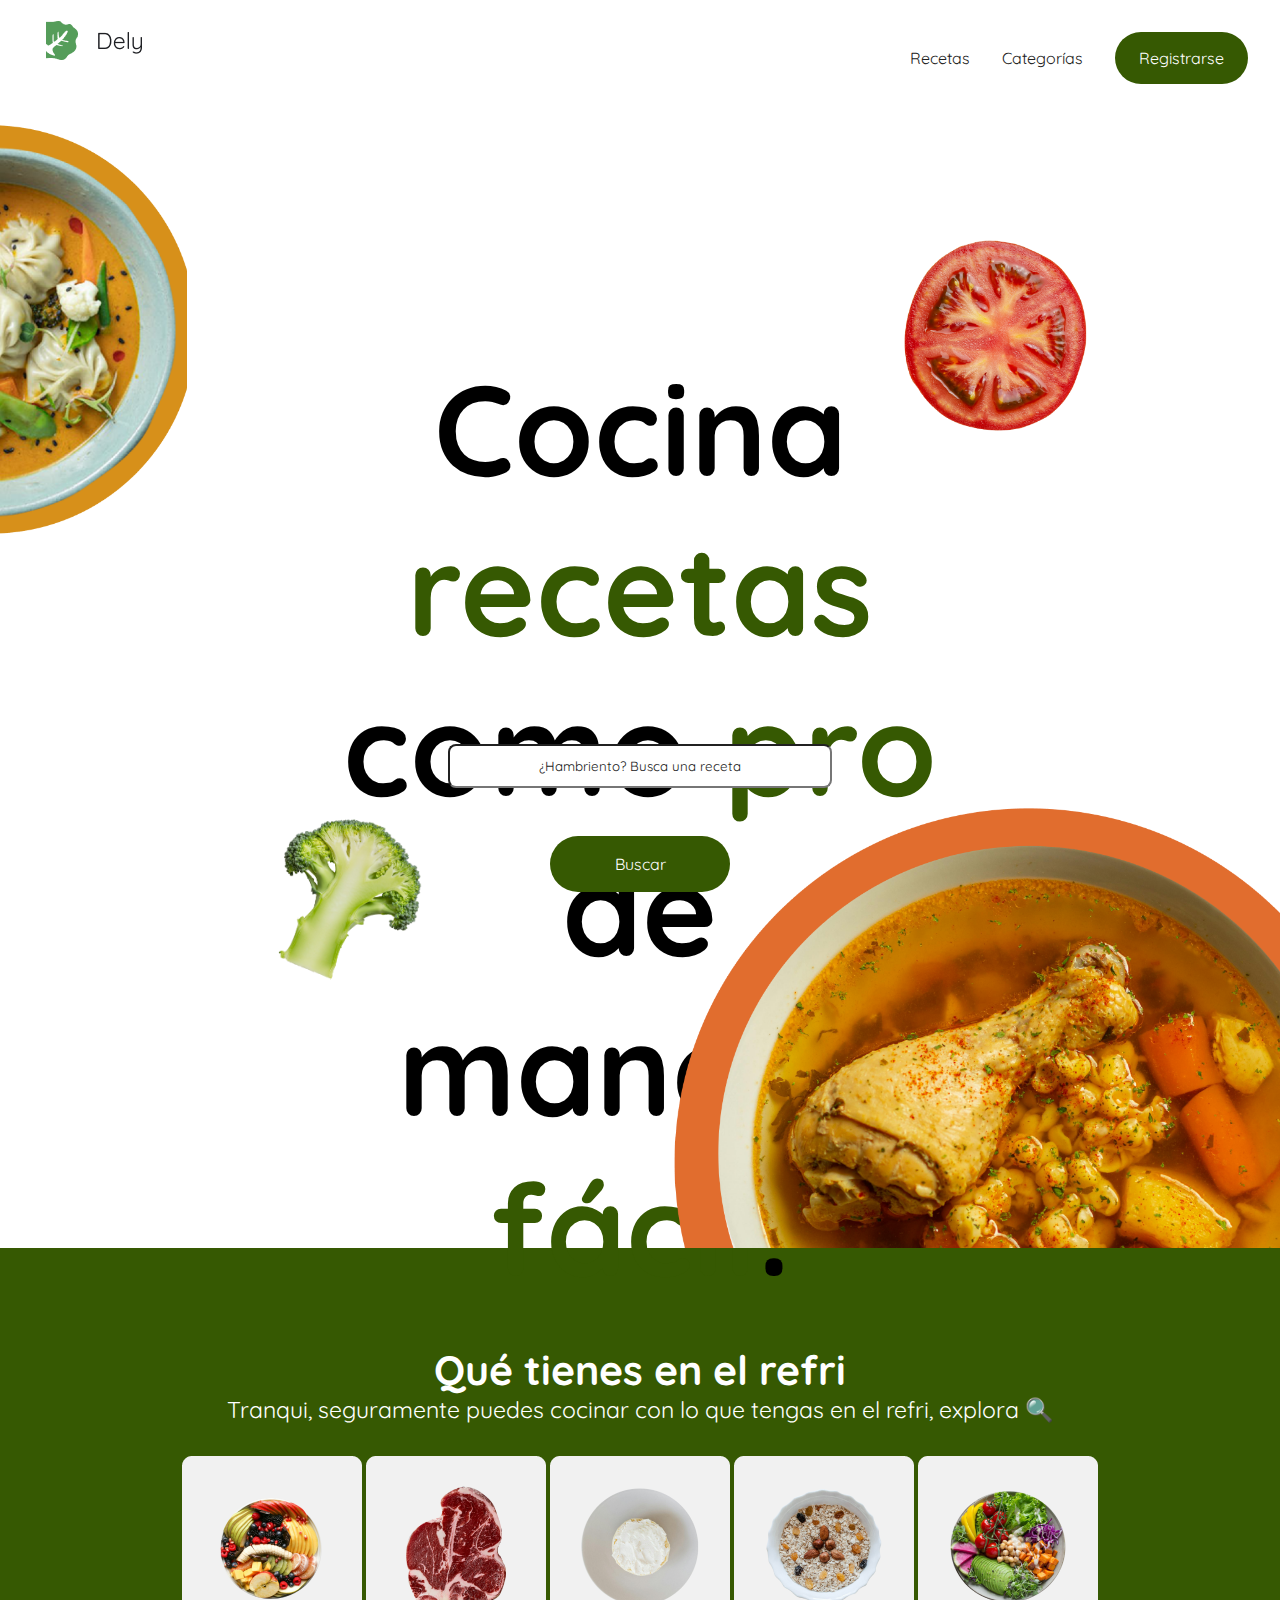
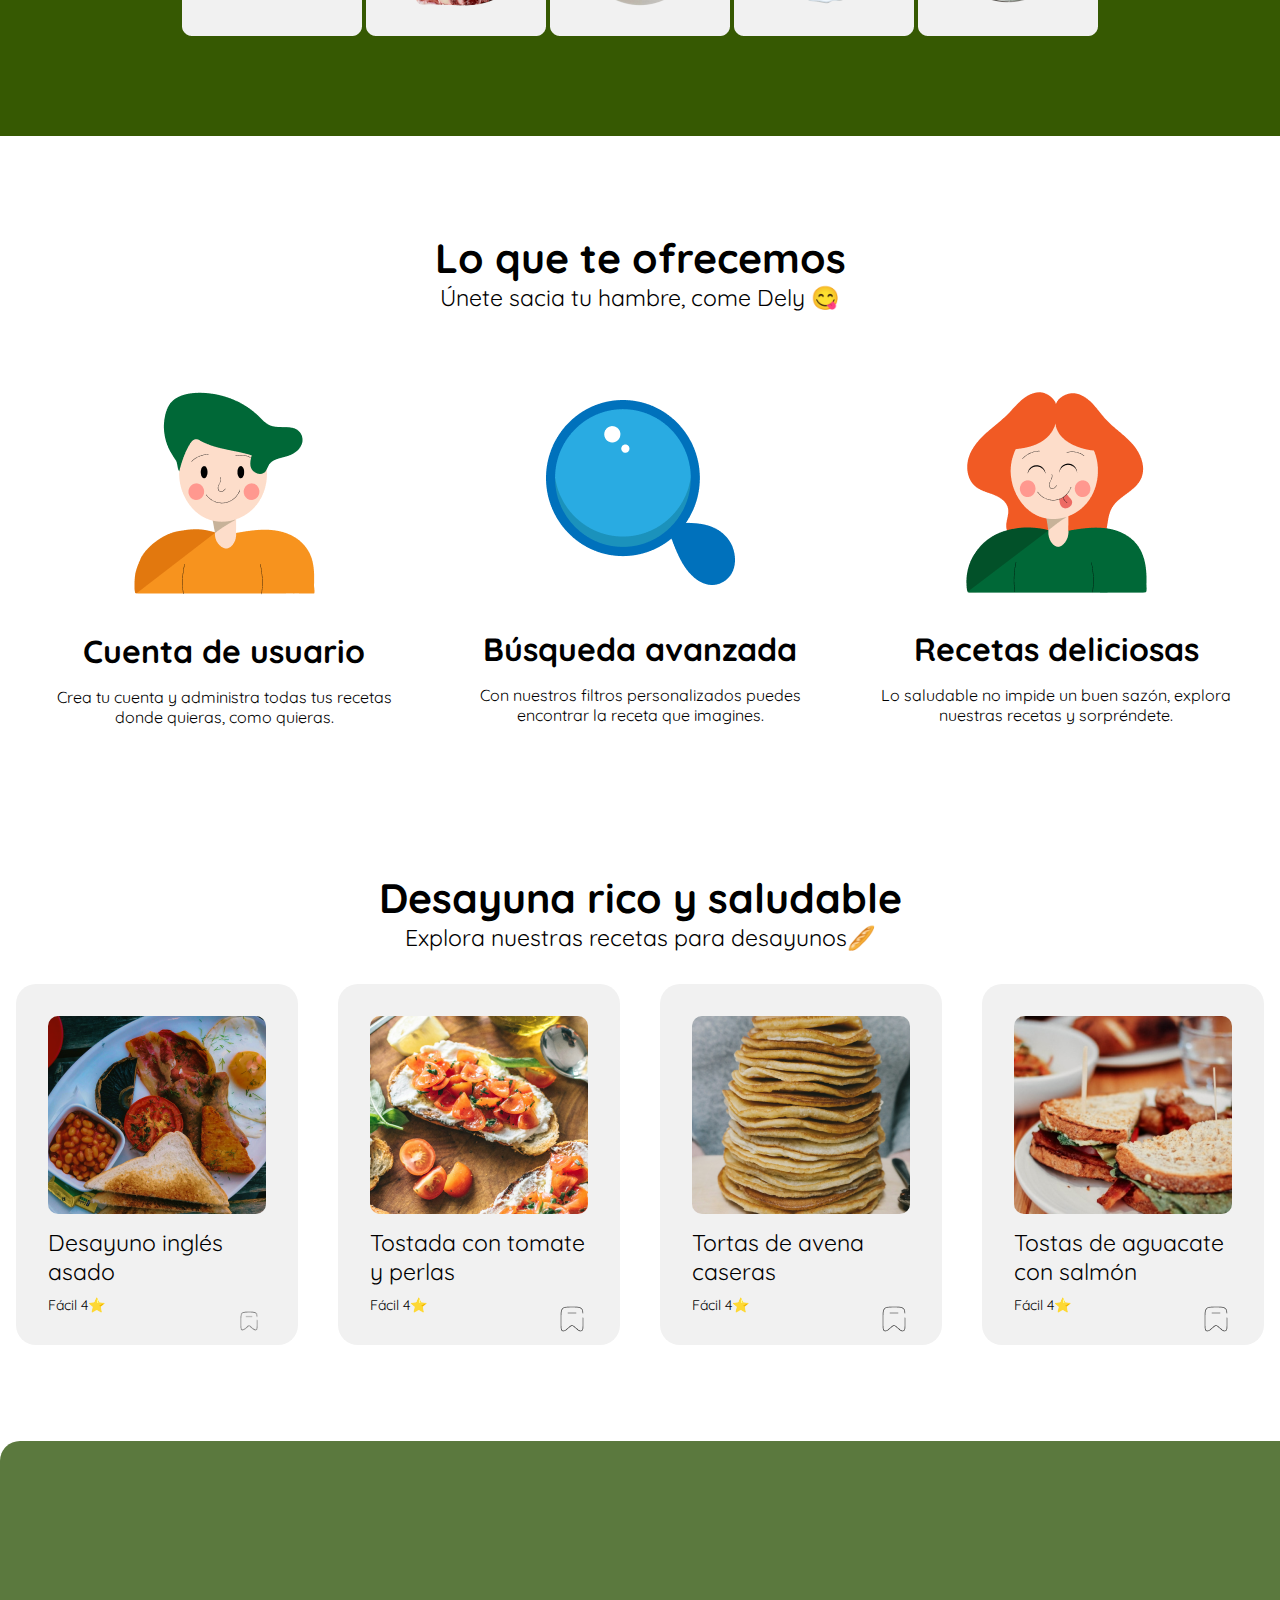
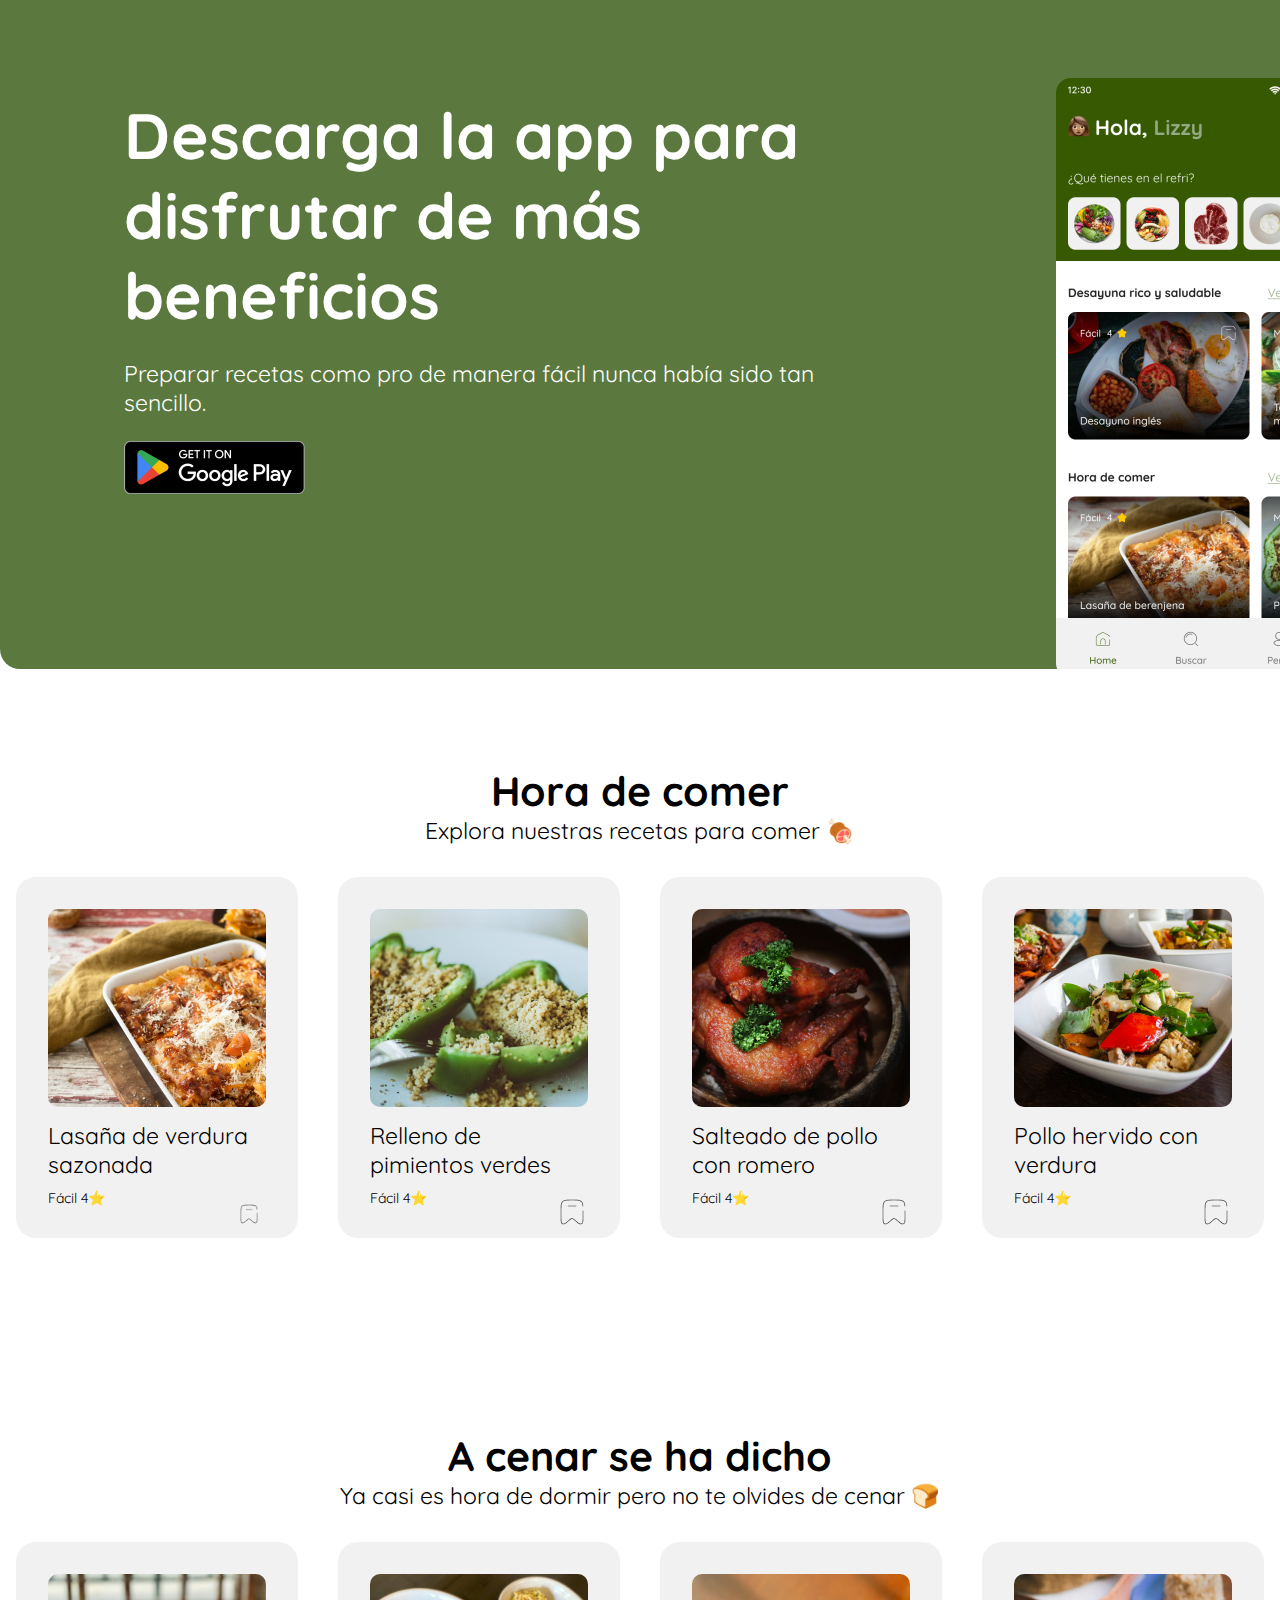
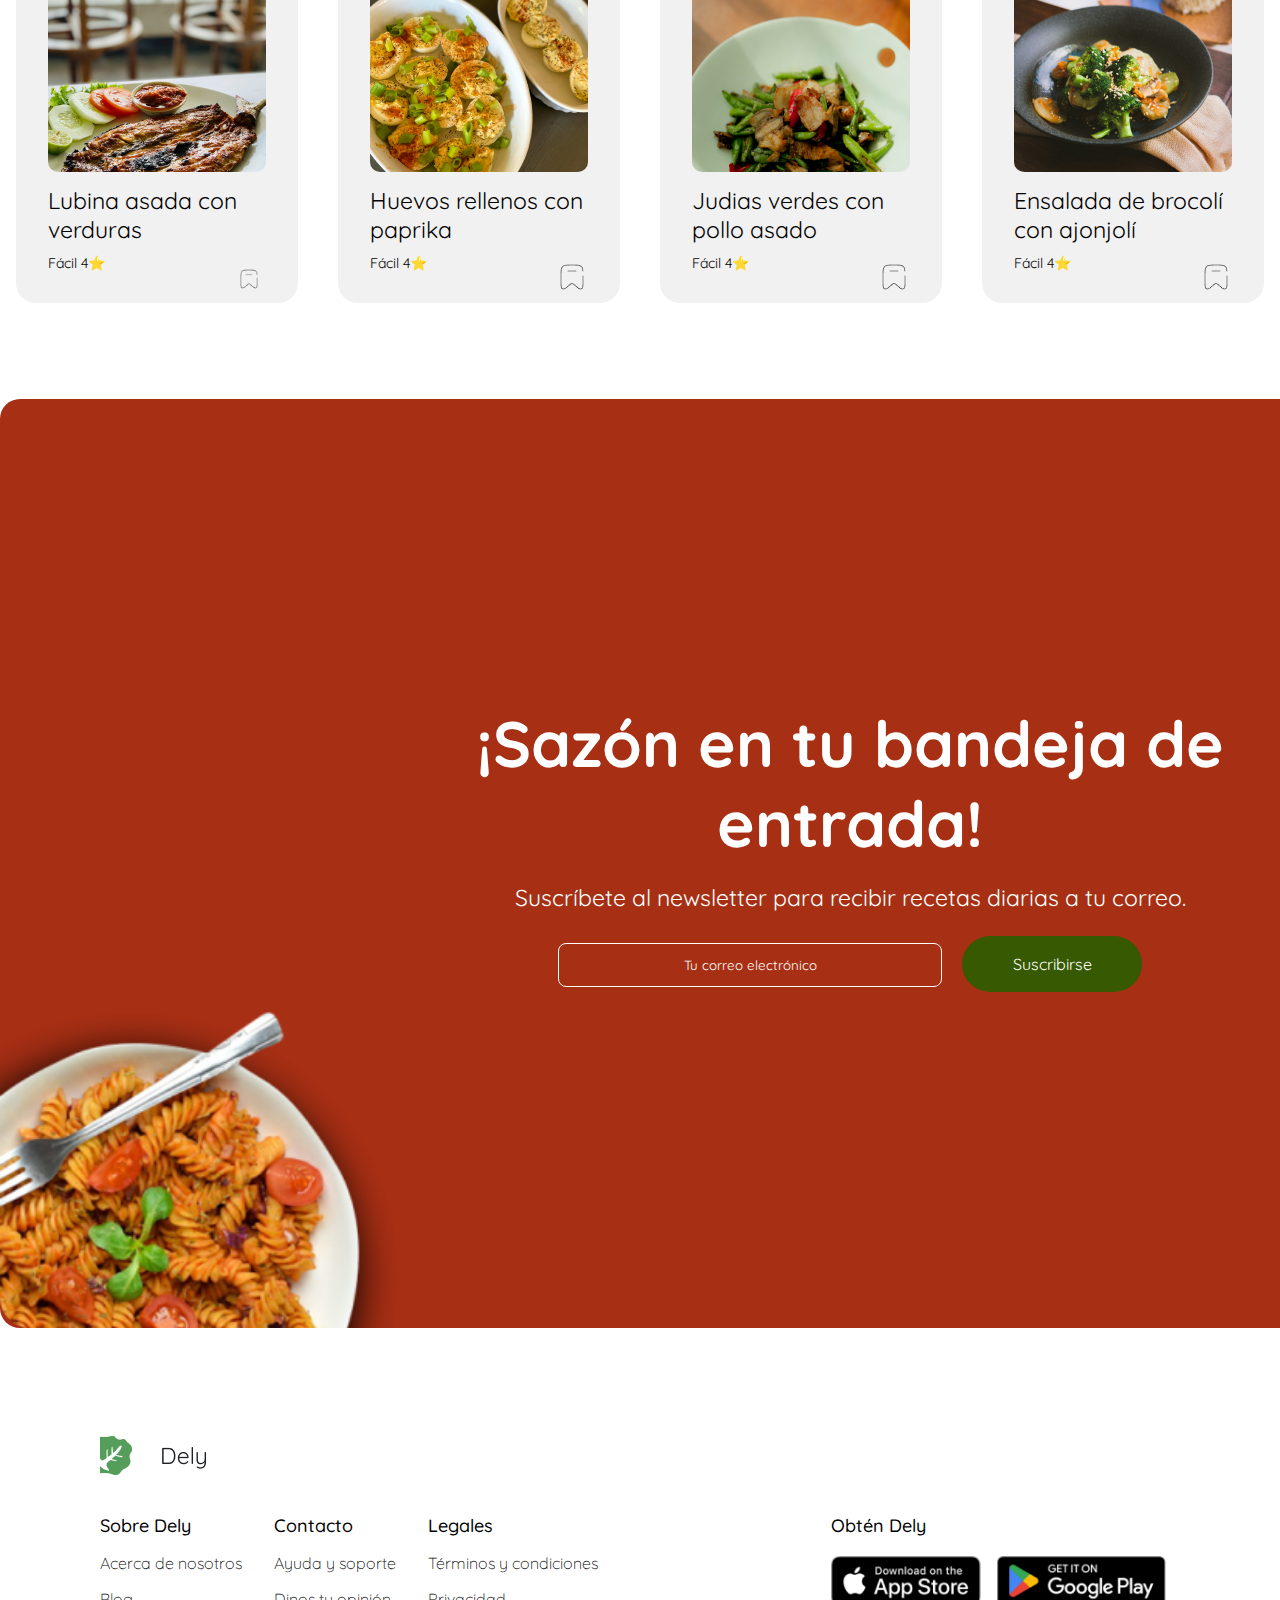
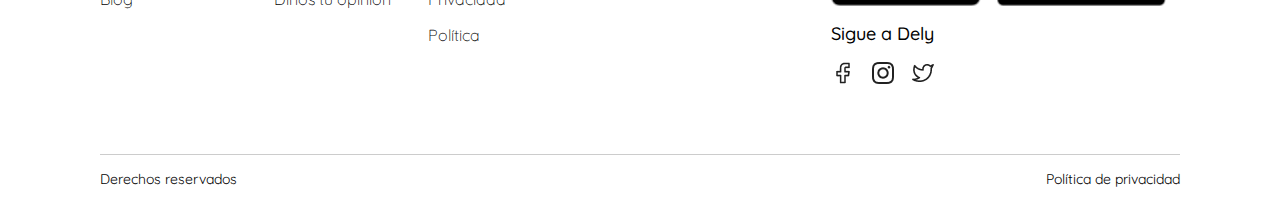
==== index.html @ 7e2afa51 "Dely WebPage" ====
<!DOCTYPE html>
<html lang="en">
<head>
    <meta charset="UTF-8">
    <meta name="viewport" content="width=device-width, initial-scale=1.0">
    <title>Descubre Dely | Descubre nuestras recetas</title>
    <link rel="stylesheet" href="./css/style.css">
    <link rel="icon" href="./assets/img/icons/favicon/favicon-dely-16x16.ico">
</head>
<body>
    <header>
            <div>
                <a href="./index.html">
                <img src="./assets/img/logos-dely/logo-dely.png" alt="Logo Dely">
                </a>
            </div>
                <nav>
                    <ul class="navBar">
                        <li> <a href="./pages/recetas.html">Recetas</a></li>
                        <li> <a href="./pages/categorias.html">Categorías</a></li>
                        <a href="./pages/registro.html" class="botonPrincipal">Registrarse</a>
                    </ul>
                        
                </nav>
        </div>       
    </header> 

    <main>
        <section class="hero">
            <div class="container-content">
                    <h1>Cocina <span style="color: #365902;">recetas</span> como <span style="color: #365902;">pro</span> de manera <span style="color:#365902;">fácil</span>.</h1>
            </div>
            <div class="input-button">
                    <input type="text" placeholder="¿Hambriento? Busca una receta">
                    <button>Buscar</button>
            </div>
                    <img class="image top-left" src="./assets/img/img-soup.png" alt="Imagen 1">
                    <img class="image top-right" src="./assets/img/img-jitomate.png" alt="Imagen 2">
                    <img class="image bottom-left" src="./assets/img/img-brocoli.png" alt="Imagen 3">
                    <img class="image bottom-right" src="./assets/img/img-pollo.png" alt="Imagen 4">
        </section>
        <section class="contenidoRefri">
            <div>
                <h2>Qué tienes en el refri</h2>
                <p>Tranqui, seguramente puedes cocinar con lo que tengas en el refri, explora 🔍</p>
                <div>
                    <img src="./assets/img/refri-seccion/frutas-180x180.png" alt="Imagen Frutas">
                    <img src="./assets/img/refri-seccion/carne-180x180.png" alt="Imagen Carne">
                    <img src="./assets/img/refri-seccion/lacteos-180x180.png" alt="Imagen Lacteos">
                    <img src="./assets/img/refri-seccion/cereales-180x180.png" alt="Imagen Cereales">
                    <img src="./assets/img/refri-seccion/verduras-180x180.png" alt="Imagen Verduras">
                </div>
            </div>
        </section>
        <section class="queTeOfrecemos">
            <div class="tituloSeccion">
                <h2>Lo que te ofrecemos</h2>
                <p>Únete sacia tu hambre, come Dely 😋</p>
            </div>
            <div class="cardsBeneficios">
                <article class="containerCd">
                <div>
                    <img src="./assets/img-beneficios/img-account.png" alt="Illustracion Usuario">
                </div>
                <h2>Cuenta de usuario</h2>
                <p>Crea tu cuenta y administra todas tus recetas donde quieras, como quieras.</p>
                </article>
                <article class="containerCd">
                <div>
                    <img src="./assets/img-beneficios/img-search.png" alt="Illustracion Lupa">
                </div>
                <h2>Búsqueda avanzada</h2>
                <p>Con nuestros filtros personalizados puedes encontrar la receta que imagines.</p>
                </article>
                <article class="containerCd">
                <div>
                    <img src="./assets/img-beneficios/img-delicious.png" alt="Illustracion Mujer">
                </div>
                <h2>Recetas deliciosas</h2>
                <p>Lo saludable no impide un buen sazón, explora nuestras recetas y sorpréndete.</p>
                </article>
            </div>
        </section>
        <section class="recetasDesayuno">
            <div>
                <h2>Desayuna rico y saludable</h2>
                <p>Explora nuestras recetas para desayunos🥖</p>
            </div>
            <div class="container-cards">
                <div class="card1">
                    <div class="container-card">
                        <div class="container-interno">                          
                            <img src="./assets/img/recetas-desayuno/img-ingles.png" alt="Imagen Desayuno" class="imagen">                          
                            <h3 class="titulo">Desayuno inglés asado</h3>
                        <div class="container-calificacion">
                            <div>
                                <p>Fácil 4⭐</p>
                            </div>
                            <div>
                                <img src="./assets/img/recetas-desayuno/Iconos/icon-bookmark-32x32.png" alt="Icono Guardar" class="icono">
                            </div>
                        </div>
                        </div>
                    </div>
                </div>

                <div class="card2">
                    <div class="container-card">
                        <div class="container-interno">
                            <a href="./pages/detalle-receta.html">
                            <img src="./assets/img/recetas-desayuno/img-tostada.png" alt="Imagen Tostada" class="imagen">
                            </a>
                            <h3 class="titulo">Tostada con tomate y perlas</h3>
                        <div class="container-calificacion">
                            <div>
                                <p>Fácil 4⭐</p>
                            </div>
                            <div>
                                <img src="./assets/img/recetas-desayuno/Iconos/icon-bookmark-32x32.png" alt="Icono Guardar">
                            </div>
                        </div>
                        </div>
                    </div>
                </div>

                <div class="card3">
                    <div class="container-card">
                        <div class="container-interno">
                            <img src="./assets/img/recetas-desayuno/img-torta.png" alt="Imagen Torta" class="imagen">
                            <h3 class="titulo">Tortas de avena caseras</h3>
                        <div class="container-calificacion">
                            <div>
                                <p>Fácil 4⭐</p>
                            </div>
                            <div>
                                <img src="./assets/img/recetas-desayuno/Iconos/icon-bookmark-32x32.png" alt="Icono Guardar">
                            </div>
                            </div>
                        </div>
                    </div>
                </div>

                <div class="card4">
                    <div class="container-card">
                        <div class="container-interno">
                            <img src="./assets/img/recetas-desayuno/img-sandwich.png" alt="Imagen Sandwich" class="imagen">
                            <h3 class="titulo">Tostas de aguacate con salmón</h3>
                        <div class="container-calificacion">
                            <div>
                                <p>Fácil 4⭐</p>
                            </div>
                            <div>
                                <img src="./assets/img/recetas-desayuno/Iconos/icon-bookmark-32x32.png" alt="Icono Guardar">
                            </div>
                            </div>
                        </div>
                    </div>
                </div>
            </div>
        </section>
            
        <section class="appBanner">
            <div class="textContenido">
                <h2>Descarga la app para disfrutar de más beneficios</h2>
                <p>Preparar recetas como pro de manera fácil nunca había sido tan sencillo.</p>
                <img src="./assets/img/banners/dowload-banner/google-play-button.png" alt="">
            </div>
            <div class="IMG">
                <img src="./assets/img/banners/dowload-banner/app-mockup.png" alt="Mockup App">
            </div>
        </section>
        <section class="recetasComida">
            <div>
                <h2>Hora de comer</h2>
                <p>Explora nuestras recetas para comer 🍖</p>
            </div>
            <div class="container-cards">
                <div class="card1">
                    <div class="container-card">
                        <div class="container-interno">
                            <img src="./assets/img/recetas-comida/img-lasaña.png" alt="Imagen Lasaña" class="imagen">
                            <h3 class="titulo">Lasaña de verdura sazonada</h3>
                        <div class="container-calificacion">
                            <div>
                                <p>Fácil 4⭐</p>
                            </div>
                            <div>
                                <img src="./assets/img/recetas-desayuno/Iconos/icon-bookmark-32x32.png" alt="Icono Guardar" class="icono">
                            </div>
                        </div>
                        </div>
                    </div>
                </div>

                <div class="card2">
                    <div class="container-card">
                        <div class="container-interno">
                            <img src="./assets/img/recetas-comida/img-relleno.png" alt="Imagen Relleno" class="imagen">
                            <h3 class="titulo">Relleno de pimientos verdes</h3>
                        <div class="container-calificacion">
                            <div>
                                <p>Fácil 4⭐</p>
                            </div>
                            <div>
                                <img src="./assets/img/recetas-desayuno/Iconos/icon-bookmark-32x32.png" alt="Icono Guardar">
                            </div>
                        </div>
                        </div>
                    </div>
                </div>

                <div class="card3">
                    <div class="container-card">
                        <div class="container-interno">
                            <img src="./assets/img/recetas-comida/img-salteado.png" alt="Imagen Salteado de Pollo" class="imagen">
                            <h3 class="titulo">Salteado de pollo con romero</h3>
                        <div class="container-calificacion">
                            <div>
                                <p>Fácil 4⭐</p>
                            </div>
                            <div>
                                <img src="./assets/img/recetas-desayuno/Iconos/icon-bookmark-32x32.png" alt="Icono Guardar">
                            </div>
                            </div>
                        </div>
                    </div>
                </div>

                <div class="card4">
                    <div class="container-card">
                        <div class="container-interno">
                            <img src="./assets/img/recetas-comida/img-pollo-en-verdura.png" alt="Imagen Sandwich" class="imagen">
                            <h3 class="titulo">Pollo hervido con verdura</h3>
                        <div class="container-calificacion">
                            <div>
                                <p>Fácil 4⭐</p>
                            </div>
                            <div>
                                <img src="./assets/img/recetas-desayuno/Iconos/icon-bookmark-32x32.png" alt="Icono Guardar">
                            </div>
                            </div>
                        </div>
                    </div>
                </div>
            </div>
        </section>
            
        <section class="recetasCena">
            <div>
                <h2>A cenar se ha dicho</h2>
                <p>Ya casi es hora de dormir pero no te olvides de cenar 🍞</p>
            </div>
            <div class="container-cards">
                <div class="card1">
                    <div class="container-card">
                        <div class="container-interno">
                            <img src="./assets/img/recetas-cena/img-lubina.png" alt="Imagen Lubina" class="imagen">
                            <h3 class="titulo">Lubina asada con verduras</h3>
                        <div class="container-calificacion">
                            <div>
                                <p>Fácil 4⭐</p>
                            </div>
                            <div>
                                <img src="./assets/img/recetas-desayuno/Iconos/icon-bookmark-32x32.png" alt="Icono Guardar" class="icono">
                            </div>
                        </div>
                        </div>
                    </div>
                </div>

                <div class="card2">
                    <div class="container-card">
                        <div class="container-interno">
                            <img src="./assets/img/recetas-cena/img-huevos.png" alt="Imagen Huevos" class="imagen">
                            <h3 class="titulo">Huevos rellenos con paprika</h3>
                        <div class="container-calificacion">
                            <div>
                                <p>Fácil 4⭐</p>
                            </div>
                            <div>
                                <img src="./assets/img/recetas-desayuno/Iconos/icon-bookmark-32x32.png" alt="Icono Guardar">
                            </div>
                        </div>
                        </div>
                    </div>
                </div>

                <div class="card3">
                    <div class="container-card">
                        <div class="container-interno">
                            <img src="./assets/img/recetas-cena/img-judias.png" alt="Imagen Judias" class="imagen">
                            <h3 class="titulo">Judias verdes con pollo asado</h3>
                        <div class="container-calificacion">
                            <div>
                                <p>Fácil 4⭐</p>
                            </div>
                            <div>
                                <img src="./assets/img/recetas-desayuno/Iconos/icon-bookmark-32x32.png" alt="Icono Guardar">
                            </div>
                            </div>
                        </div>
                    </div>
                </div>

                <div class="card4">
                    <div class="container-card">
                        <div class="container-interno">
                            <img src="./assets/img/recetas-cena/img-ensalada-brocoli.png" alt="Imagen Brocoli" class="imagen">
                            <h3 class="titulo">Ensalada de brocolí con ajonjolí</h3>
                        <div class="container-calificacion">
                            <div>
                                <p>Fácil 4⭐</p>
                            </div>
                            <div>
                                <img src="./assets/img/recetas-desayuno/Iconos/icon-bookmark-32x32.png" alt="Icono Guardar">
                            </div>
                            </div>
                        </div>
                    </div>
                </div>  
            </div>
        </section>

        <div class="banner">
            <img src="./assets/img/banners/boletin/img-soup.png" alt="Imagen superior derecha" class="imagen-superior">
            <div class="contenido">
                <h2>¡Sazón en tu bandeja de entrada!</h2>
                <p>Suscríbete al newsletter para recibir recetas diarias a tu correo.</p>
                <form>
                    <input type="text" placeholder="Tu correo electrónico">
                    <button type="submit">Suscribirse</button>
                </form>
            </div>
            <img src="./assets/img/banners/boletin/img-pasta.png" alt="Imagen inferior izquierda" class="imagen-inferior">
        </div>
    </main>
    
    <footer class="footer">
        <img src="./assets/img/logos-dely/logo-footer.png" alt="logoDelyFooter" class="logo">
        <div class="datos">
            <div>
                <h2>Sobre Dely</h2>
                <p>Acerca de nosotros</p>
                <p>Blog</p>   
            </div>
            <div>
                <h2>Contacto</h2>
                <p>Ayuda y soporte</p>
                <p>Dinos tu opinión</p>
            </div>
            <div>
                <h2>Legales</h2>
                <p>Términos y condiciones</p>
                <p>Privacidad</p>
                <p>Política</p>
            </div>
        </div>
        <div class="descargaDely">
            <div>
                <h2>Obtén Dely </h2>
            </div> 
        </div>
        <div class="botonesTienda">
        <img src="./assets/img/stores-buttons/app-store.png" alt="LogoAppStore" class="descargaApple">
        <img src="./assets/img/stores-buttons/android-store.png" alt="LogoGooglePlay" class="descargaAndroid">
        </div>
        <div class="containerFollow">
        <div class="sigue-dely">
            <div>
                <h2>Sigue a Dely </h2>
            </div> 
        </div>
        <div class="redes-sociales">
            <div>
                <img src="./assets/img/icons/facebook-icon.png" alt="">
            </div>
            <div>
                <img src="./assets/img/icons/instagram-icon.png" alt="">          
            </div>
            <div>
                <img src="./assets/img/icons/twitter-icon.png" alt="">
            </div>
        </div>
        </div>
        <div class="divider"></div>
        <label class="derechos">Derechos reservados</label>
        <label class="politica">Política de privacidad</label>
    </footer>
    
</body>

</html>
---- css/style.css ----
@import url('https://fonts.googleapis.com/css2?family=Quicksand:wght@300..700&display=swap');
*{
    margin: 0;
    padding: 0;
    box-sizing: border-box;
}

header {
    display: flex;
    justify-content: space-between;
    align-items: center;
    flex-direction: row;
    position: sticky;
    
}

.navBar {
    display: flex;
    list-style: none;
    gap: 2rem;
    padding-right: 2rem;
    padding-top: 2rem;
    max-height: 96px;
    align-items: center;
    

}

.navBar li a {
    text-decoration: none;
    color: #212121;
    font-size: 1rem;
    font-family: Quicksand;
}

.botonPrincipal {
    background-color:#365902;
    border-radius: 30px;
    padding: 16px 24px;
    color:white;
    font-size: 1rem;
    border: 1px;
    text-decoration: none;
    font-family: Quicksand;

    
}

.hero {
    display: grid;
    grid-template-columns: repeat(12, 1fr);
    grid-template-rows: repeat(8, 100px);
    gap: 32px;
    
}

.container-content {
    grid-column: 4 / span 6; /* Ocupa 6 columnas a partir de la 3 */
    grid-row: 3 / span 4;
    font-size: 64px;
    text-align: center;
}

.container-content h1 {
    margin-bottom: 1.5rem;
    font-family: Quicksand;
}

.input-button {
    display: flex;
    flex-direction: column;
    align-items: center;
    grid-column: 4 / span 6; /* Ocupa 6 columnas a partir de la 3 */
    grid-row: 6 / span 2;
    gap: 3rem;
}

input {
    grid-column: 3 / span 6;
    grid-row: 4 / span 4;
    width: 384px;
    height: 44px;
    border-radius: 8px;
    padding: 5px 10px;
}

.input-button input::placeholder{
    text-align: center;
    font-family: Quicksand;
    color: #212121;
}

button {
    grid-column: 3 / span 6;
    grid-row: 5 / span 4;
    width: 180px;
    height: 56px;
    background-color: #365902;
    color: white;
    border: none;
    border-radius: 30px;
    cursor: pointer;
    font-family: Quicksand;
    font-size: 16px;
}

.image.top-left {
    width: 100%;
    height: 100%;
    grid-column: 1 / span 2;
    grid-row: 1 / span 4;
}

.image.top-right {
    width: 60%;
    height: 60%;
    grid-column: 9 / span 4;
    grid-row: 2 / span 4;
}

.image.bottom-left {
    width: 60%;
    height: 60%;
    grid-column: 3 / span 4;
    grid-row: 6 / span 4;
}

.image.bottom-right {
    width: 100%;
    height: 100%;
    grid-column: 7 / span 6;
    grid-row: 6 / span 4;
}

.image {
    object-fit: cover;
}

.contenidoRefri {
    background-color: #365902;
    text-align: center;
    padding-bottom: 6rem;
    padding-top: 6rem;
}

.contenidoRefri h2 {
    font-family: Quicksand;
    font-size: 2.5625rem;
    color: white;
    
}

.contenidoRefri p {
    font-family: Quicksand;
    font-size: 1.4375rem;
    color: white;
    padding-bottom: 2rem;
}

.tituloSeccion h2 {
    padding-top: 6rem;
    font-family: Quicksand;
    font-size: 2.5625rem;
    text-align: center;
    
}

.tituloSeccion h1{
    padding-top: 6rem;
    padding-bottom: 1rem;

}

.queTeOfrecemos p {
    font-family: Quicksand;
    font-size: 1.4375rem;
    text-align: center;
    padding-bottom: 2rem;
}


.containerCd{
    width: 384px;
    height: 384px;
    background-color: white;
    border-radius: 20px;

}

.cardsBeneficios{
    display: flex;
    flex-direction: row;
    flex-wrap: wrap;
    justify-content: center;
    justify-content: space-evenly;
    padding-top: 3rem;
    padding-bottom: 6rem;
    text-align: center;
}

.cardsBeneficios h2 {
    font-family: Quicksand;
    font-size: 2rem;
    padding-top: 1rem;
    padding-bottom: 1rem;
    
}

.cardsBeneficios p {
    font-family: Quicksand;
    font-size: 16px;
}

.containerCd div img{
    padding-bottom: 1rem;
}
/*breakfast section*/
.recetasDesayuno h2 {
    font-family: Quicksand;
    font-size: 2.5625rem;
    text-align: center;
}

.recetasDesayuno p {
    font-family: Quicksand;
    font-size: 1.4375rem;
    text-align: center;
    padding-bottom: 2rem;
}

.container-card {
    padding: 16px;
    width: 282px;
    height: 361px;
    border-radius: 20px;
    background-color: #F1F1F1; 
    transition: all 400ms ease;
}

.container-card:hover{
    box-shadow: 5px 5px 20px rgba (0,0,0,2);
    transform:translateY(-3%);
}
.container-interno {
    width: 250px;
    height: 329px;
    padding: 16px;
    margin: 0 auto; 
}

.imagen {
    width: 100%;
    height: 198px;
    border-radius: 10px;
    object-fit: cover; 
}

.container-cards h3 {
    font-size: 1.4375rem;
    text-align: left;
    font-weight: 400;
    margin-top: 10px;
    font-family: Quicksand;
}

.container-calificacion {
    display: flex;
    justify-content: space-between;
    margin-top: 10px;
}

.container-calificacion {
    font-family: Quicksand;
    font-size: .875rem;
}

.container-calificacion div p {
    font-size: 14px;
}

.container-cards {
    display: flex;
    flex-direction: row;
    flex-wrap: wrap;
    justify-content: center;
    justify-content: space-evenly;
    gap: 1.5rem;
    padding-bottom: 6rem;
}
/*banner store section*/
.appBanner{
    display: grid;
    grid-template-columns: repeat(2, minmax(0, 1fr));
    background-color: #5B793E;
    width: 1700px;
    height: 828px;
    border-radius: 20px;
    padding-top: 80px;
    margin: auto;
}

.textContenido {
    display: flex;
    flex-direction: column;
    justify-content: center;
    align-items:flex-start;
    padding-left: 124px;
}

.textContenido h2 {
    font-family: Quicksand;
    font-size: 4rem;
    color: white;
    padding-right: 3rem;
    padding-bottom: 24px;
}

.textContenido p {
    font-family: Quicksand;
    color: white;
    font-size: 1.4375rem;
    padding-bottom: 24px;  
}

.IMG {
    display: flex;
    flex-direction: column;
    justify-content: end;
    align-items:center;
}
/*food section*/
.recetasComida h2 {
    font-family: Quicksand;
    font-size: 2.5625rem;
    text-align: center;
    padding-top: 6rem;
}

.recetasComida p {
    font-family: Quicksand;
    font-size: 1.4375rem;
    text-align: center;
    padding-bottom: 2rem;
}

.containerCard h1{
    padding: 1rem;
    font-size: 1.4375rem;
    font-weight: 500;
    color: #212121;
}
.containerCard div p {
    font-size: .875rem;
    font-weight: 500;
    color: #212121;
}

.recetasCena h2 {
    font-family: Quicksand;
    font-size: 2.5625rem;
    text-align: center;
    padding-top: 6rem;
}

.recetasCena p {
    font-family: Quicksand;
    font-size: 1.4375rem;
    text-align: center;
    padding-bottom: 2rem;
}

.containerCard h1{
    padding: 1rem;
    font-size: 1.4375rem;
    font-weight: 500;
    color: #212121;
}
.containerCard div p {
    font-size: .875rem;
    font-weight: 500;
    color: #212121;
}
/*banner newletter section*/
.banner {
    display: grid;
    grid-template-columns: repeat(12, 1fr);
    grid-template-rows: repeat(6, 100px);
    gap: 32px;
    background-color: #A62F14;
    width: 1700px;
    height: auto;
    border-radius: 20px;
    padding-top: 0px;
    margin: auto; 
}

.imagen-superior {
    width: 100%;
    height: 100%;
    object-fit: cover;
    grid-column: 10 / span 3;
    grid-row: 1 / span 3;
    justify-self: end;

}

.contenido {
    padding-top: 2.5rem;
    grid-column: 4 / span 6;
    grid-row: 3 / span 3;
    text-align: center;
}

.imagen-inferior {
    grid-column: 1 / span 3;
    grid-row: 5 / span 3;
    width: 100%;
    height: 100%;
    object-fit: cover;
    justify-self: start;
}

.contenido h2 {
    margin-bottom: 20px;
    font-family: Quicksand;
    font-size: 4rem;
    color: white;
    color: #fff;
    margin-bottom: 20px;
}

.contenido p {
    margin-bottom: 24px;
    font-family: Quicksand;
    font-size: 1.4375rem;
    color: white;
}

.banner input[type="text"] {
    font-family: Quicksand; 
    padding: 10px;
    background-color: #A62F14;
    border: 1px solid #FFFFFF;
    border-radius: 8px;
    margin-right: 16px;
}

input::placeholder{
    text-align: center;
    font-family: Quicksand;
    color: white;
}

.banner button {
    font-family: Quicksand;
    padding: 10px 20px;
    background-color: #365902;
    color: white;
    border: none;
    border-radius: 30px;
    cursor: pointer;
}

/*recipes-section-start*/ 
.populares h2{
    font-family: Quicksand;
    color: #212121;
    font-size: 2.5625rem;
    padding-left: 145px;
    padding-top: 6rem;
    padding-bottom: 3rem;
}


.container-Cards {
    display: flex;
    flex-direction: row;
    flex-wrap: wrap;
    justify-content: center;
    justify-content: space-evenly;
    gap: 1.5rem;
    padding-bottom: 6rem;
}

.container-card {
    padding: 16px;
    width: 282px;
    height: 361px;
    border-radius: 20px;
    background-color: #F1F1F1;
    transition: all 400ms ease;
}

.container-card:hover{
    box-shadow: 5px 5px 20px rgba (0,0,0,2);
    transform:translateY(-3%);
}
.container-interno {
    width: 250px;
    height: 329px;
    padding: 16px;
    margin: 0 auto; 
}

.imagen {
    width: 100%;
    height: 198px;
    border-radius: 10px;
    object-fit: cover; 
}

.container-Cards h3{
    font-family: Quicksand;
    font-size: 1.4375rem;
    text-align: left;
    font-weight: 400;
    margin-top: 10px;
}

.container-calificacion {
    display: flex;
    justify-content: space-between;
    margin-top: 10px;
}

.container-calificacion {
    font-family: Quicksand;
    font-size: .875rem;
}

.container-calificacion div p {
    font-size: 14px;
}

/* cierre de bloque */

.recetasIngredientes h2 {
    font-family: Quicksand;
    color: #212121;
    font-size: 2.5625rem;
    padding-left: 145px;
    padding-top: 3rem;
    padding-bottom: 3rem;
}

.containerCardingredientes {

    background-color:none;
    display: flex;
    flex-direction: row;
    flex-wrap: wrap;
    justify-content: center;
    justify-content: space-evenly;
    gap: 1.5rem;
}

.cardIngredientes {
    background-color: none;
    width: 180px;
    height: 216px;
    display: flex;
    flex-direction: column;
    align-self: center;
    transition: all 400ms ease;
}

.cardIngredientes:hover {
    box-shadow: 5px 5px 20px rgba (0,0,0,2);
    transform:translateY(-3%);
}

.cardIngredientes1 p {
    padding-top: 16px;
    font-family: Quicksand;
    font-size: 1rem;
    text-align: center;
}

.cardIngredientes2 p {
    padding-top: 16px;
    font-family: Quicksand;
    font-size: 1rem;
    text-align: center;
}

.cardIngredientes3 p {
    padding-top: 16px;
    font-family: Quicksand;
    font-size: 1rem;
    text-align: center;
}

.cardIngredientes4 p {
    padding-top: 16px;
    font-family: Quicksand;
    font-size: 1rem;
    text-align: center;
}

.cardIngredientes51 p {
    padding-top: 16px;
    font-family: Quicksand;
    font-size: 1rem;
    text-align: center;
}
/*recipes-section-end*/ 

/*categories-section-start*/
.recetasIngredientes h2 {
    font-family: Quicksand;
    color: #212121;
    font-size: 2.5625rem;
    padding-left: 115px;
    padding-top: 3rem;
    padding-bottom: 3rem;
}

.containerCardingredientes-1 {

    background-color:none;
    display: flex;
    flex-direction: row;
    flex-wrap: wrap;
    justify-content: center;
    justify-content: space-evenly;
    gap: 1.5rem;
    padding-top: 2rem;

}

.containerCardingredientes2 {

    background-color:none;
    display: flex;
    flex-direction: row;
    flex-wrap: wrap;
    justify-content: center;
    justify-content: space-evenly;
    gap: 1.5rem;
    padding-top: 2rem;

}

.cardIngredientes {
    width: 180px;
    height: 216px;
    display: flex;
    flex-direction: column;
    align-self: center;
    transition: all 400ms ease;
}

.cardIngredientes1 p {
    padding-top: 16px;
    font-family: Quicksand;
    font-size: 1rem;
    text-align: center;

}

.cardIngredientes2 p {
    padding-top: 16px;
    font-family: Quicksand;
    font-size: 1rem;
    text-align: center;
}

.cardIngredientes3 p {
    padding-top: 16px;
    font-family: Quicksand;
    font-size: 1rem;
    text-align: center;
}

.cardIngredientes4 p {
    padding-top: 16px;
    font-family: Quicksand;
    font-size: 1rem;
    text-align: center;
}

.cardIngredientes5 p {
    padding-top: 16px;
    font-family: Quicksand;
    font-size: 1rem;
    text-align: center;
}

.cardIngredientes6 p {
    padding-top: 16px;
    font-family: Quicksand;
    font-size: 1rem;
    text-align: center;
}

.cardIngredientes7{
    padding-top: 16px;
    font-family: Quicksand;
    font-size: 1rem;
    text-align: center;

}

.cardIngredientes8{
    padding-top: 16px;
    font-family: Quicksand;
    font-size: 1rem;
    text-align: center;

}

.cardIngredientes9{
    padding-top: 16px;
    font-family: Quicksand;
    font-size: 1rem;
    text-align: center;

}

.cardIngredientes10{
    padding-top: 16px;
    font-family: Quicksand;
    font-size: 1rem;
    text-align: center;

}

.cardIngredientes11{
    padding-top: 16px;
    font-family: Quicksand;
    font-size: 1rem;
    text-align: center;

}

.cardIngredientes12{
    padding-top: 16px;
    font-family: Quicksand;
    font-size: 1rem;
    text-align: center;

}

.cardIngredientes13{
    padding-top: 16px;
    font-family: Quicksand;
    font-size: 1rem;
    text-align: center;

}

.cardIngredientes:hover {
    box-shadow: 5px 5px 20px rgba (0,0,0,2);
    transform:translateY(-3%);
}

.cardIngredientes p {
    padding-top: 16px;
    font-family: Quicksand;
    font-size: 1rem;
    text-align: center;
}

.containerCardingredientes1 {

    background-color:none;
    display: flex;
    flex-direction: row;
    justify-content:flex-start;
    margin-left: 80px;
    gap: 1.5rem;
    padding-top: 2rem;
}
/*categories-section-end*/

/*sign-up-section-start*/ 
body .sign-up {
    margin-top: 20px;
    background: #695252;
}

.card-body {
    box-shadow: 5px 5px 50px #21212123;
    border-radius: 30px;
}

.account-block {
    padding: 0;
    background-image: url(../assets/img/form-registro/side-img.png);
    background-repeat: no-repeat;
    background-size: cover;
    height: 100%;
    position: relative;
    border-top-right-radius: 30px;
    border-bottom-right-radius: 30px;
}

.mb-5 h1 {
    font-family: Quicksand;
    font-size: 2rem;
    color: #212121;
    font-weight: 800;
}

.p-5 p {
    font-family: Quicksand;
}

.account-block .overlay {
    -webkit-box-flex: 1;
    -ms-flex: 1;
    flex: 1;
    position: absolute;
    top: 0;
    bottom: 0;
    left: 0;
    right: 0;
    background-color: rgba(0, 0, 0, 0.4);
    border-top-right-radius: 30px;
    border-bottom-right-radius: 30px;
}
.account-block .account-testimonial {
    text-align: center;
    color: #fff;
    position: absolute;
    margin: 0 auto;
    padding: 0 1.75rem;
    bottom: 3rem;
    left: 0;
    right: 0;
}
.text-theme {
    color: #212121 !important;
}
.btn-theme {
    background-color: #365902;
    border-color: #365902;
    color: #fff;
    border-radius: 30px;
    padding: 16px 24px;
    font-size: 1rem;
    font-family: Quicksand;
}

.form-group label {
    font-family: Quicksand;
    font-size: 14px;
}

.account-testimonial h4 {
    font-family: Quicksand;
    font-size: 2rem;
    color: #212121;
    font-weight: 800;
}

.account-testimonial p {
    font-family: Quicksand;
    font-size: 1rem;
    color: #212121;
    font-weight: 300;
}

.text-muted .text-center .mt-3 .mb-0 p {
    font-family: Quicksand;
    font-size: 1rem;
    color: #212121;
    font-weight: 300;
}

.login a {
    font-family: Quicksand;
}
/*sign-up-section-end*/ 

/*recipe-detail-start*/ 
.receta {
    display: grid;
    grid-template-columns: repeat(12, 78px); 
    grid-template-rows: repeat(8,auto);
    gap: 24px; 
    padding: 20px; 
    max-width: 1200px; 
    margin: 0 auto; 

}

.titulo {
    grid-column: 1 / span 9;
}

.titulo h2 {
    font-family: Quicksand;
    font-size: 2.5625rem;
    text-align: left;
    padding-top: 6rem;

}

.guardarEn {
    grid-column: 11 / span 2;
}

.guardarEn {
    display: flex;
    align-items: center;
}
.icono {
    width: 24px; 
    height: 24px;
    margin-right: 5px; 
    vertical-align: middle; 
}

label {
    cursor: pointer; 
    text-decoration: none; 
}

.guardarEn label {
    font-family: Quicksand;
    font-size: 16px;
    color: #9E9E9E;
}


.calificacion {
    grid-column: 1 / span 2;
}

.calificacion p {
    font-family: Quicksand;
    font-size: .875rem;
}

.imagen-principal {
    
    grid-column: 1 / span 12;
    height: 390px;
    border-radius: 20px;
    background-size:unset;
    background-position:absolute;
    object-fit: cover;
}

.ingredientes {
    grid-column: 1 / span 6;
}

.ingredientes h2 {
    font-family: Quicksand;
    font-size: 2rem;
    padding-top: 3rem;
    padding-bottom: 2rem;

}
.lista-ingredientes {
    grid-column: 1 / span 6;
    list-style: none;
    padding: 0;
    li {
        border-bottom: 1px solid #ddd;
    }
}

.lista-ingredientes li {
    font-family: Quicksand;
    display: flex;
    justify-content: space-between;
    align-items: center;
    margin-bottom: 10px;
    padding-top: 1rem;
    padding-bottom: 1rem;

}

.lista-ingredientes span {
    color: #A62F14;
}

.instrucionesReceta {
    grid-column: 1 / span 6

}

.instrucionesReceta h2 {
    font-family: Quicksand;
    font-size: 2rem;
    padding-top: 3rem;
    padding-bottom: 2rem;
}

.instrucionesReceta h3 {
    font-family: Quicksand;
    font-weight: 400;
    font-size: 1.4375rem;
    padding-bottom: 2rem;
}

.instrucionesReceta p {
    font-family: Quicksand;

}

.imagen-paso {
    border-radius: 10px;
    padding-top: 2rem;

}

.divider-paso {
    grid-column: 1 / span 6;
    background-color: #ccc;
    height: 1px;
    
}

.recetasRelacionadaS {
    grid-column: 1 / span 6;
}

.recetasRelacionadaS h2 {
    font-family: Quicksand;
    font-size: 2rem;
    

}
.card1 {
    grid-column: 1/span 3; 
    padding-right: 24px;
}

.card2 {
    grid-column: 4 /span 3; 
    padding-right: 24px;
}

.card3 {
    grid-column: 7 /span 3; 
    padding-right: 24px;
}

.card4 {
    grid-column: 10 /span 3; 
    padding-right: 24px;
}

.container-card {
    padding: 16px;
    width: 282px;
    height: 361px;
    border-radius: 20px;
    background-color: #F1F1F1; 
    transition: all 400ms ease;
}

.container-card:hover{
    box-shadow: 5px 5px 20px rgba (0,0,0,2);
    transform:translateY(-3%);
}

.container-interno {
    width: 250px;
    height: 329px;
    padding: 16px;
    margin: 0 auto; 
}

.imagen {
    width: 100%;
    height: 198px;
    border-radius: 10px;
    object-fit: cover; 
}

.titulo {
    font-family: Quicksand;
    font-size: 1.4375rem;
    text-align: left;
    font-weight: 400;
    margin-top: 10px;
}

.container-calificacion {
    display: flex;
    justify-content: space-between;
    align-items: center;
    margin-top: 10px;
}

.container-calificacion {
    font-family: Quicksand;
    font-size: .875rem;
    display: flex;
    align-items: center;
}
/*recipe-detail-end*/ 

/*footer-section-start*/ 
.footer {
    display: grid;
    grid-template-columns: repeat(12, 1fr);
    grid-template-rows: repeat(6, 50px);
    gap: 16px; 
    margin-left: 100px;
    margin-right: 100px;
    margin-top: 6rem;
}

.logo {
    grid-column: 1 / span 2;
    grid-row: 1 / span 1;
    padding-bottom: 3rem;
}

.datos {
    display: flex;
    justify-content: flex-start;
    gap: 32px;
    margin: 0px;
    grid-column: 1 / span 6;
    grid-row: 2 / span 4;
    padding-top: 1.5rem;
}

.datos h2 {
    font-family: Quicksand;
    font-size: 1.125rem;
    font-weight: 500;
}

.datos p {
    font-family: Quicksand;
    font-size: 1rem;
    font-weight: 300;
    padding-top: 1rem;
}

.containerFollow {
    align-items: start;
    grid-column: 9 / span 2;
    grid-row: 4 / span 1;
    text-align: center;

}
.descargaDely {
    display: flex;
    justify-content: flex-start;
    grid-column: 9 / span 2;
    grid-row: 2 / span 1;
    text-align: center;
    padding-top: 1.5rem;
}

.descargaDely h2 {
    font-family: Quicksand;
    font-size: 1.125rem;
    font-weight: 500; 
}

.botonesTienda {
    
    display: flex;
    flex-direction: row;
    justify-content: flex-start;
    grid-column: 9 / span 2;
    grid-row: 3 / span 1;
    gap: 16px;
}
.descargaApple {
    grid-column: 11 / span 2;
    grid-row: 3 / span 2;
    text-align: center;
}

.descargaAndroid {
    grid-column: 9 / span 2;
    grid-row: 3 / span 2;
    text-align: center;
}

.sigue-dely {
    grid-column: 9 / span 2;
    grid-row: 4 / span 1;
    text-align: center;
}

.sigue-dely h2 {
    font-family: Quicksand;
    font-size: 1.125rem;
    font-weight: 500;
    display: flex;
    justify-content: flex-start;
}


.redes-sociales {
    grid-column: 9 / span 2;
    grid-row: 5 / span 1;
    display: flex;
    gap: 16px;
    justify-content:flex-start;
    padding-top: 1rem;
}

.redes-sociales button {
    margin: 0 5px;
}

.divider {
    grid-column: 1 / span 12;
    grid-row: 6 / span 1;
    background-color: #ccc;
    height: 1px;
    
}

.derechos {
    grid-column: 1 / span 2;
    grid-row: 6 / span 1;
    text-align: left;
    padding-top: 16px;
    font-family: Quicksand;
    font-size: .875rem;
}

.politica {
    grid-column: 11 / span 2;
    grid-row: 6 / span 1;
    text-align: right;
    padding-top: 16px;
    font-family: Quicksand;
    font-size: .875rem;
}
/*footer-section-end*/
@media (max-width: 1440px) {
    
    .navBar img {
        display: none;
    }

    .container-Cards {
        display: flex;
        flex-wrap: nowrap;
        width: 100%;
        justify-content: center;
        align-items: center;
        gap: 16px;
        margin-left: 16px;
        padding-right: 16px;
    }

    .container-Cards {
        width: 100%;
        justify-content: center;
    }

    .populares h2 {
        font-size: 2.5625rem;
        padding-left: 115px;

    }

    .card1 {
        padding: 0;
    }
    
    .card2 {
        padding: 0;
    }
    
    .card3 {
        padding: 0;
    }
    
    .card4 {
        padding: 0;
    }
    /*----------------------------------------------------------------------------
    categories-responsive
    */

}

@media (max-width: 1024px) {

    .navBar img {
        display: none;
    }


    .container-Cards {
        width: 100%;
        justify-content: center;
        gap: 16px;
    }

    .populares h2 {
        font-size: 2rem;
        padding-left: 80px;

    }
    
    .container-card {
        padding: 16px;
        width: 100%;
        height: 100%;
        border-radius: 20px;
        background-color: #F1F1F1;
        transition: all 400ms ease;
    }
    
    .container-card:hover{
        box-shadow: 5px 5px 20px rgba (0,0,0,2);
        transform:translateY(-3%);
    }
    .container-interno {
        width: 100%;
        height: 100%;
        padding: 16px;
        margin: 0 auto; 
    }
    
    .imagen {
        width: 100%;
        height: 100%;
        border-radius: 10px;
        object-fit: cover; 
    }
    
    .container-Cards h3{
        font-family: Quicksand;
        font-size: 1.4375rem;
        text-align: left;
        font-weight: 400;
        margin-top: 10px;
    }
    
    .container-calificacion {
        display: flex;
        justify-content: space-between;
        margin-top: 10px;
    }
    
    .container-calificacion {
        font-family: Quicksand;
        font-size: .875rem;
    }
    
    .container-calificacion div p {
        font-size: 14px;
    }

    .card1 {
        padding: 0;
        width: 20%;
        height: 100%;
    }
    
    .card2 {
        padding: 0;
        width: 20%;
        height: 100%;
    }
    
    .card3 {
        padding: 0;
        width: 20%;
        height: 100%;
    }
    
    .card4 {
        padding: 0;
        width: 20%;
        height: 100%;
    }

    .recetasIngredientes h2 {
            font-size: 2rem;
            padding-left: 80px;
    }

    .containerCardingredientes {
        background-color:none;
        display: flex;
        flex-direction: row;
        flex-wrap: wrap;
        justify-content: center;
        gap: .5rem;
    }

    .cardIngredientes {
        background-color: none;
        width: 180px;
        height: 216px;
        display: flex;
        flex-direction: column;
        align-self: center;
        transition: all 400ms ease;
    }

    /*--------------------------------------------------------------------------------------------------------------------
    categories-section
    */

    .containerCardingredientes-1 {
        gap: .5rem;
        margin: 2rem;
    }

    .containerCardingredientes2 {
        gap: .5rem;
        margin: 2rem;
    }

    .containerCardingredientes1 {
        gap: .5rem;
        margin: 2rem;
    }

    .cardIngredientes1 img {
        width: 130px;
        height: 130px;
    }

    .cardIngredientes2 img {
        width: 130px;
        height: 130px;
    }

    .cardIngredientes3 img {
        width: 130px;
        height: 130px;
    }

    .cardIngredientes4 img {
        width: 130px;
        height: 130px;
    }

    .cardIngredientes5 img {
        width: 130px;
        height: 130px;
    }

    .cardIngredientes6 img {
        width: 130px;
        height: 130px;
    }

    .cardIngredientes7 img {
        width: 130px;
        height: 130px;
    }
    .cardIngredientes8 img {
        width: 130px;
        height: 130px;
    }

    .cardIngredientes9 img {
        width: 130px;
        height: 130px;
    }

    .cardIngredientes10 img {
        width: 130px;
        height: 130px;
    }

    .cardIngredientes11 img {
        width: 130px;
        height: 130px;
    }

    .cardIngredientes12 img {
        width: 130px;
        height: 130px;
    }

    .cardIngredientes13 img {
        width: 130px;
        height: 130px;
    }

    /*-----------------------------------------------------------------------------------------------------------------------------------
    recipe-detail-section*/

    .receta {
        display: grid;
        grid-template-columns: repeat(8, 78px); 
        grid-template-rows: repeat(8,auto);
        gap: 24px; 
        padding: 20px; 
        max-width: auto; 
        margin: 2rem;   
    } 

    .titulo {
        grid-column: 1 / span 5;
    }
    
    .titulo h1 {
        font-family: Quicksand;
        font-size: 32px;
        text-align: left;
    
    }
    
    .guardarEn {
        grid-column: 7 / span 2;
    }
    
    .guardarEn {
        display: flex;
        align-items: center;
    }
    .icono {
        width: 24px; 
        height: 24px;
        margin-right: 5px; 
        vertical-align: middle; 
    }
    
    label {
        cursor: pointer; 
        text-decoration: none; 
    }
    
    .guardarEn label {
        font-family: Quicksand;
        font-size: 16px;
        color: #9E9E9E;
    }
    
    
    .calificacion {
        grid-column: 1 / span 2;
    }
    
    .calificacion p {
        font-family: Quicksand;
        font-size: .875rem;
    }
    
    .imagen-principal {
        
        grid-column:1 / span 11;
        width: 100%;
        height: 390px;
        border-radius: 20px;
        background-size:unset;
        background-position:absolute;
        object-fit: cover;
    }
    
    .ingredientes {
        grid-column: 1 / span 6;
    }
    
    .ingredientes h2 {
        font-family: Quicksand;
        font-size: 2rem;
        padding-top: 3rem;
        padding-bottom: 2rem;
    
    }
    .lista-ingredientes {
        grid-column: 1 / span 6;
        list-style: none;
        padding: 0;
        li {
            border-bottom: 1px solid #ddd;
        }
    }
    
    .lista-ingredientes li {
        font-family: Quicksand;
        display: flex;
        justify-content: space-between;
        align-items: center;
        margin-bottom: 10px;
        padding-top: 1rem;
        padding-bottom: 1rem;
    
    }
    
    .lista-ingredientes span {
        color: #A62F14;
    }
    
    .instrucionesReceta {
        grid-column: 1 / span 6
    
    }
    
    .instrucionesReceta h2 {
        font-family: Quicksand;
        font-size: 2rem;
        padding-top: 3rem;
        padding-bottom: 2rem;
    }
    
    .instrucionesReceta h3 {
        font-family: Quicksand;
        font-weight: 400;
        font-size: 1.4375rem;
        padding-bottom: 2rem;
    }
    
    .instrucionesReceta p {
        font-family: Quicksand;
    
    }
    
    .imagen-paso {
        border-radius: 10px;
        padding-top: 2rem;
    
    }
    
    .divider-paso {
        grid-column: 1 / span 6;
        background-color: #ccc;
        height: 1px;
        
    }
    
    .recetasRelacionadaS {
        grid-column: 1 / span 6;
    }
    
    .recetasRelacionadaS h2 {
        font-family: Quicksand;
        font-size: 2rem;
        
    }

    .container-interno h2 {
        font-size: 1rem;

    }
    
    .container-card {
        padding: 8px;
        width: 190px;
        height: auto;
        border-radius: 20px;
        background-color: #F1F1F1; 
        transition: all 400ms ease;
    }
    
    .container-card:hover{
        box-shadow: 5px 5px 20px rgba (0,0,0,2);
        transform:translateY(-3%);
    }
    
    .container-interno {
        width: 175px;
        height: auto;
        padding: 16px;
        margin: 0 auto; 
    }
    
    .imagen {
        width: 140px;
        height: auto;
        border-radius: 10px;
        object-fit: cover; 
    }
    
    .titulo {
        font-family: Quicksand;
        font-size: 1.4375rem;
        text-align: left;
        font-weight: 400;
        margin-top: 10px;
    }
    
    .container-calificacion {
        display: flex;
        justify-content: space-between;
        align-items: center;
        margin-top: 10px;
        gap: 16px;
    }
    
    .container-calificacion {
        font-family: Quicksand;
        font-size: .875rem;
        display: flex;
        align-items: center;
    }
    
    .card1 {
        grid-column: 1; 
    }
    
    .card2 {
        grid-column: 3; 
    }
    
    .card3 {
        grid-column: 5; 
        padding-right: 24px;
    }
    
    .card4 {
        grid-column: 7; 
    }

    /*footer*/
    .descargaDely {
        display: flex;
        justify-content: flex-start;
        grid-column: 8 / span 3;
        grid-row: 2 / span 1;
        text-align: center;
        padding-top: 1.5rem;
    }

    .botonesTienda {
    
        display: flex;
        flex-direction: row;
        justify-content: flex-start;
        grid-column: 8 / span 2;
        grid-row: 3 / span 1;
        gap: 16px;
    }

    .containerFollow {
        align-items: start;
        grid-column: 8 / span 3;
        grid-row: 4 / span 1;
        text-align: center;
    
    }

    .sigue-dely {
        grid-column: 8 / span 2;
        grid-row: 4 / span 1;
        text-align: center;
    }

    .redes-sociales {
        grid-column: 1 / span 2;
        grid-row: 9 / span 1;
        display: flex;
        gap: 16px;
        justify-content:flex-start;
        padding-top: 1rem;
    }

    .redes-sociales button {
        margin: 0 5px;
    }

}

@media (max-width: 768px) {
    header {
        display: flex;
        width: 100%;
        align-items: center;
        flex-direction: row;
        position: sticky;
        padding-right: 16px;
        
    }
    
    .navBar {
        display: flex;
        list-style: none;
        justify-content: center;
        gap: 2rem;
        padding-right: 0;
        padding-top: 0;
        max-height: 96px;
        align-items: center;
    }

    .populares h2 {
        font-size: 1.4375rem;
        padding-left: 55px;

    }

    .container-card {
        padding: 8px;
        width: 100%;
        height: 100%;
        border-radius: 20px;
        background-color: #F1F1F1;
        transition: all 400ms ease;
    }

    .container-Cards h3{
        font-family: Quicksand;
        font-size: 1rem;
        text-align: left;
        font-weight: 400;
        margin-top: 10px;
    }

    .recetasIngredientes h2 {
        font-size: 1.4375rem;
        padding-left: 55px;

    }

    .containerCardingredientes {
        background-color:none;
        display: flex;
        flex-direction: row;
        flex-wrap: wrap;
        justify-content: center;
        gap: .5rem;
    }

    .cardIngredientes1 div img {

        width: 130px;
        height: 130px;
    }

    .cardIngredientes2 div img {

        width: 130px;
        height: 130px;
    }

    .cardIngredientes3 div img {

        width: 130px;
        height: 130px;
    }

    .cardIngredientes4 div img {

        width: 130px;
        height: 130px;
    }

    .cardIngredientes51 div img {

        width: 130px;
        height: 130px;
    }

     /*--------------------------------------------------------------------------------------------------------------------
    categories-section
    */

    .containerCardingredientes-1 {
        gap: .5rem;
        margin: 2rem;
    }

    .containerCardingredientes2 {
        gap: .5rem;
        margin: 2rem;
    }

    .containerCardingredientes1 {
        gap: .5rem;
        margin: 2rem;
    }

    .cardIngredientes1 div img {
        width: 100px;
        height: 100px;
    }

    .cardIngredientes2 div img {
        width: 100px;
        height: 100px;
    }

    .cardIngredientes3 div img {
        width: 100px;
        height: 100px;
    }

    .cardIngredientes4 div img {
        width: 100px;
        height: 100px;
    }

    .cardIngredientes5 div img {
        width: 100px;
        height: 100px;
    }

    .cardIngredientes6 div img {
        width: 100px;
        height: 100px;
    }

    .cardIngredientes7 div img {
        width: 100px;
        height: 100px;
    }
    .cardIngredientes8 div img {
        width: 100px;
        height: 100px;
    }

    .cardIngredientes9 div img {
        width: 100px;
        height: 100px;
    }

    .cardIngredientes10 div img {
        width: 100px;
        height: 100px;
    }

    .cardIngredientes11 div img {
        width: 100px;
        height: 100px;
    }

    .cardIngredientes12 div img {
        width: 100px;
        height: 100px;
    }

    .cardIngredientes13 div img {
        width: 100px;
        height: 100px;
    }

        /*-----------------------------------------------------------------------------------------------------------------------------------
    recipe-detail-section*/

    .receta {
        display: grid;
        grid-template-columns: repeat(8, 78px); 
        grid-template-rows: repeat(15,auto);
        gap: 24px; 
        padding: 20px;
        width: 600px; 
        margin: 0 auto;   
    } 

    .titulo {
        grid-column: 1 / span 5;
    }
    
    .titulo h1 {
        font-family: Quicksand;
        font-size: 23px;
        text-align: left;
    
    }
    
    .guardarEn {
        grid-column: 6;
        grid-row: 1;
    }
    
    .guardarEn {
        display: flex;
        align-items: center;
    }
    .icono {
        width: 24px; 
        height: 24px;
        margin-right: 5px; 
        vertical-align: middle; 
    }
    
    label {
        cursor: pointer; 
        text-decoration: none; 
    }
    
    .guardarEn label {
        font-family: Quicksand;
        font-size: 16px;
        color: #9E9E9E;
    }
    
    
    .calificacion {
        grid-column: 1 / span 2;
    }
    
    .calificacion p {
        font-family: Quicksand;
        font-size: .875rem;
    }
    
    .imagen-principal {
        
        grid-column:1 / span 6;
        width: 100%;
        height: 390px;
        border-radius: 20px;
        background-size:unset;
        background-position:absolute;
        object-fit: cover;
    }
    
    .ingredientes {
        grid-column: 1 / span 6;
    }
    
    .ingredientes h2 {
        font-family: Quicksand;
        font-size: 2rem;
        padding-top: 3rem;
        padding-bottom: 2rem;
    
    }
    .lista-ingredientes {
        grid-column: 1 / span 6;
        list-style: none;
        padding: 0;
        li {
            border-bottom: 1px solid #ddd;
        }
    }
    
    .lista-ingredientes li {
        font-family: Quicksand;
        display: flex;
        justify-content: space-between;
        align-items: center;
        margin-bottom: 10px;
        padding-top: 1rem;
        padding-bottom: 1rem;
    
    }
    
    .lista-ingredientes span {
        color: #A62F14;
    }
    
    .instrucionesReceta {
        grid-column: 1 / span 6
    
    }
    
    .instrucionesReceta h2 {
        font-family: Quicksand;
        font-size: 2rem;
        padding-top: 3rem;
        padding-bottom: 2rem;
    }
    
    .instrucionesReceta h3 {
        font-family: Quicksand;
        font-weight: 400;
        font-size: 1.4375rem;
        padding-bottom: 2rem;
    }
    
    .instrucionesReceta p {
        font-family: Quicksand;
    
    }
    
    .imagen-paso {
        border-radius: 10px;
        padding-top: 2rem;
    
    }
    
    .divider-paso {
        grid-column: 1 / span 6;
        background-color: #ccc;
        height: 1px;
        
    }
    
    .recetasRelacionadaS {
        grid-column: 1 / span 6;
    }
    
    .recetasRelacionadaS h2 {
        font-family: Quicksand;
        font-size: 2rem;
        
    }

    .container-interno h2 {
        font-size: 1rem;

    }
    
    .container-card {
        padding: 8px;
        width: 190px;
        height: auto;
        border-radius: 20px;
        background-color: #F1F1F1; 
        transition: all 400ms ease;
    }
    
    .container-card:hover{
        box-shadow: 5px 5px 20px rgba (0,0,0,2);
        transform:translateY(-3%);
    }
    
    .container-interno {
        width: 175px;
        height: auto;
        padding: 16px;
        margin: 0 auto; 
    }
    
    .imagen {
        width: 140px;
        height: auto;
        border-radius: 10px;
        object-fit: cover; 
    }
    
    .titulo {
        font-family: Quicksand;
        font-size: 1.4375rem;
        text-align: left;
        font-weight: 400;
        margin-top: 10px;
    }
    
    .container-calificacion {
        display: flex;
        justify-content: space-between;
        align-items: center;
        margin-top: 10px;
        gap: 16px;
    }
    
    .container-calificacion {
        font-family: Quicksand;
        font-size: .875rem;
        display: flex;
        align-items: center;
    }
    
    .card1 {
        grid-column: 1; 
    }
    
    .card2 {
        grid-column: 3; 
    }
    
    .card3 {
        grid-column: 5; 
        padding-right: 24px;
    }
    
    .card4 {
        grid-column: 1; 
    }

/*footer*/
    .footer {
        display: grid;
        grid-template-columns: repeat(12, 1fr);
        grid-template-rows: repeat(6, 50px);
        gap: 16px; 
        margin-left: 50px;
        margin-right: 50px;
        margin-top: 6rem;
    }
    
    .descargaDely {
        display: flex;
        justify-content: flex-start;
        grid-column: 7 / span 2;
        grid-row: 2 / span 1;
        text-align: center;
        padding-top: 1.5rem;
    }
    
    .botonesTienda {
        
        display: flex;
        flex-direction: row;
        justify-content: flex-start;
        grid-column: 7 / span 2;
        grid-row: 3 / span 1;
        gap: 16px;
    }

    .containerFollow {
        align-items: start;
        grid-column: 7 / span 3;
        grid-row: 4 / span 1;
        text-align: center;
        gap: 120px;
    
    }
    
    .sigue-dely h2 {
        font-family: Quicksand;
        font-size: 1.125rem;
        font-weight: 500;
        display: flex;
        justify-content:flex-start;
    } 
    .redes-sociales {
        display: flex;
        gap: 16px;
        justify-content:flex-start;
        padding-top: 1rem;
    }
}


@media (max-width: 425px) {

    header {
        display: flex;
        width: 100%;
        align-items: center;
        flex-direction: row;
        position: sticky;
        padding-right: 16px;
        
    }
    
    .navBar {
        display: flex;
        list-style: none;
        justify-content: center;
        gap: 2rem;
        padding-right: 0;
        padding-top: 0;
        max-height: 96px;
        align-items: center;
    }
    
    .navBar li a {
        display: none;
    }
    
    .botonPrincipal {
        display: none;       
    }

    .navBar img {
        justify-content: center;
    }

    .container-Cards {
        display: grid;
        grid-template-columns: repeat(6, auto);
        grid-template-rows: repeat(4, 1fr);
        gap: 16px;
        row-gap: 16px;
    }

    .container-card {
        padding: 16px;
        width: 200px;
        height: auto;
        border-radius: 20px;
        background-color: #F1F1F1; 
        transition: all 400ms ease;
    }
    
    .container-interno {
        width: 100%;
        height: 100%;
        padding: 16px;
        margin: 0 auto; 
    }
    
    .imagen {
        width: 100%;
        height: 150px;
        border-radius: 10px;
        object-fit: cover; 
    }
    
    
    .container-calificacion {
        display: flex;
        justify-content: space-between;
        align-items: center;
        margin-top: 10px;
    }
    
    .container-calificacion {
        font-family: Quicksand;
        font-size: .875rem;
        display: flex;
        align-items: center;
    }

    .populares h2 {
        font-size: 2rem;
        padding-left: 25px;

    }
    
    .container-card {
        padding: 16px;
    }
    
    .container-Cards h3{
        font-size: 1rem;
    }

    .card1 {
        grid-column: 1 / span 3;
        grid-row: 1 / span 2;
        padding: 0;
        width: 50%;
        height: 100%;
    }
    
    .card2 {
        grid-column: 4 / span 6;
        grid-row: 1 / span 2;
        flex-basis: calc(50% - 16px);
        padding: 0;
        width: 50%;
        height: 100%;
    }
    
    .card3 {
        grid-column: 1 / span 3;
        grid-row: 3 / span 4;
        flex-basis: calc(50% - 16px);
        padding: 0;
        width: 50%;
        height: 100%;
    }
    
    .card4 {
        grid-column: 4 / span 6;
        grid-row: 3 / span 4;
        flex-basis: calc(50% - 16px);
        padding: 0;
        width: 50%;
        height: 100%;
    }

    .recetasIngredientes h2 {
        font-size: 2rem;
        padding-left: 25px;
    }

    .containerCardingredientes {
        background-color:none;
        display: flex;
        flex-direction: row;
        flex-wrap: wrap;
        justify-content: center;
        gap: .5rem;
    }

    .cardIngredientes {
        background-color: none;
        width: 180px;
        height: 216px;
        display: flex;
        flex-direction: column;
        align-self: center;
        transition: all 400ms ease;
    }

    .cardIngredientes51 div img {
        width: 100px;
        height: 100px;
    }

    /*categories-section----------------------------------------------------------------------------------------------------*/
    .recetasIngredientes h2 {
        font-size: 1.4375rem;
        padding-bottom: 1rem;
    }

    .containerCardingredientes-1 {
        gap: .5rem;
        margin: 2rem;
        padding-top: .5rem;
    }

    .containerCardingredientes2 {
        gap: .5rem;
        margin: 2rem;
        padding-top: .5rem;
    }

    .containerCardingredientes1 {
        gap: .5rem;
        margin: 2rem;
        padding-top: .5rem;
    }

            /*-----------------------------------------------------------------------------------------------------------------------------------
    recipe-detail-section*/

    .receta {
        display: grid;
        grid-template-columns: repeat(8, 78px); 
        grid-template-rows: repeat(15,auto);
        gap: 24px; 
        padding: 20px;
        width: 600px; 
        margin: 0 auto;   
    } 

    .titulo {
        grid-column: 1 / span 5;
    }
    
    .titulo h1 {
        font-family: Quicksand;
        font-size: 23px;
        text-align: left;
    
    }
    
    .guardarEn {
        grid-column: 6;
        grid-row: 1;
    }
    
    .guardarEn {
        display: flex;
        align-items: center;
    }
    .icono {
        width: 24px; 
        height: 24px;
        margin-right: 5px; 
        vertical-align: middle; 
    }
    
    label {
        cursor: pointer; 
        text-decoration: none; 
    }
    
    .guardarEn label {
        font-family: Quicksand;
        font-size: 16px;
        color: #9E9E9E;
    }
    
    
    .calificacion {
        grid-column: 1 / span 2;
    }
    
    .calificacion p {
        font-family: Quicksand;
        font-size: .875rem;
    }
    
    .imagen-principal {
        
        grid-column:1 / span 6;
        width: 100%;
        height: 390px;
        border-radius: 20px;
        background-size:unset;
        background-position:absolute;
        object-fit: cover;
    }
    
    .ingredientes {
        grid-column: 1 / span 6;
    }
    
    .ingredientes h2 {
        font-family: Quicksand;
        font-size: 2rem;
        padding-top: 3rem;
        padding-bottom: 2rem;
    
    }
    .lista-ingredientes {
        grid-column: 1 / span 6;
        list-style: none;
        padding: 0;
        li {
            border-bottom: 1px solid #ddd;
        }
    }
    
    .lista-ingredientes li {
        font-family: Quicksand;
        display: flex;
        justify-content: space-between;
        align-items: center;
        margin-bottom: 10px;
        padding-top: 1rem;
        padding-bottom: 1rem;
    
    }
    
    .lista-ingredientes span {
        color: #A62F14;
    }
    
    .instrucionesReceta {
        grid-column: 1 / span 6
    
    }
    
    .instrucionesReceta h2 {
        font-family: Quicksand;
        font-size: 2rem;
        padding-top: 3rem;
        padding-bottom: 2rem;
    }
    
    .instrucionesReceta h3 {
        font-family: Quicksand;
        font-weight: 400;
        font-size: 1.4375rem;
        padding-bottom: 2rem;
    }
    
    .instrucionesReceta p {
        font-family: Quicksand;
    
    }
    
    .imagen-paso {
        border-radius: 10px;
        padding-top: 2rem;
    
    }
    
    .divider-paso {
        grid-column: 1 / span 6;
        background-color: #ccc;
        height: 1px;
        
    }
    
    .recetasRelacionadaS {
        grid-column: 1 / span 6;
    }
    
    .recetasRelacionadaS h2 {
        font-family: Quicksand;
        font-size: 2rem;
        
    }

    .container-interno h2 {
        font-size: 1rem;

    }
    
    .container-card {
        padding: 8px;
        width: 190px;
        height: auto;
        border-radius: 20px;
        background-color: #F1F1F1; 
        transition: all 400ms ease;
    }
    
    .container-card:hover{
        box-shadow: 5px 5px 20px rgba (0,0,0,2);
        transform:translateY(-3%);
    }
    
    .container-interno {
        width: 175px;
        height: auto;
        padding: 16px;
        margin: 0 auto; 
    }
    
    .imagen {
        width: 140px;
        height: auto;
        border-radius: 10px;
        object-fit: cover; 
    }
    
    .titulo {
        font-family: Quicksand;
        font-size: 1.4375rem;
        text-align: left;
        font-weight: 400;
        margin-top: 10px;
    }
    
    .container-calificacion {
        display: flex;
        justify-content: space-between;
        align-items: center;
        margin-top: 10px;
        gap: 16px;
    }
    
    .container-calificacion {
        font-family: Quicksand;
        font-size: .875rem;
        display: flex;
        align-items: center;
    }
    
    .card1 {
        grid-column: 2;
        grid-row: 14; 
    }
    
    .card2 {
        grid-column: 4; 
        grid-row: 14;
    }
    
    .card3 {
        grid-column: 2; 
        grid-row: 15;

    }
    
    .card4 {
        grid-column: 4;
        grid-row: 15; 
    }


    /*footer*/

    .footer {
        display: grid;
        grid-template-columns: repeat(10, 1fr);
        grid-template-rows: repeat(10, 50px);
        column-gap: 16px;
        gap: 16px; 
        margin-top: 6rem;
    }

    .descargaDely {
        display: flex;
        justify-content: flex-start;
        grid-column: 1 / span 8;
        grid-row: 5 / span 1;
        text-align: center;
        padding-top: 1.5rem;
    }

    .botonesTienda {
    
        display: flex;
        flex-direction: row;
        justify-content: flex-start;
        grid-column: 1 / span 12;
        grid-row: 6 / span 1;
        gap: 16px;
    }

    .containerFollow {
        align-items: start;
        grid-column: 1 / span 8;
        grid-row: 7 / span 1;
        text-align: center;
    
    }

    .redes-sociales {
        grid-column: 1 / span 2;
        grid-row: 9 / span 1;
        display: flex;
        gap: 16px;
        justify-content:flex-start;
        padding-top: 1rem;
    }

    .divider {
        grid-column: 1 / span 10;
        grid-row: 9 / span 1;
        background-color: #ccc;
        height: 1px;
        
    }
    
    .derechos {
        grid-column: 1 / span 6;
        grid-row: 9 / span 1;
    }
    
    .politica {
        grid-column: 9 / span 10;
        grid-row: 9 / span 1;
    }

}

/*@media (min-width: 320px) {

    header {
        display: flex;
        width: 100%;
        align-items: center;
        flex-direction: row;
        position: sticky;
        padding-right: 16px;
        
    }
    
    .navBar {
        display: flex;
        list-style: none;
        justify-content: center;
        gap: 2rem;
        padding-right: 0;
        padding-top: 0;
        max-height: 96px;
        align-items: center;
    }
    
    .navBar li a {
        display: none;
    }
    
    .botonPrincipal {
        display: none;       
    }

    .navBar img {
        justify-content: center;
    }

    .container-Cards {
        display: flex;
        flex-wrap: wrap;
        width: 100%;
        justify-content: center;
        align-items: center;
        gap: 16px;
        margin-left: 16px;
        padding-right: 16px;
    }

    .populares h2 {
        font-size: 2rem;
        padding-left: 25px;

    }
    
    .container-card {
        padding: 16px;
    }
    
    .container-Cards h3{
        font-size: 1rem;
    }

    .card1 {
        flex-basis: calc(50% - 16px);
        padding: 0;
        width: 20%;
        height: 100%;
    }
    
    .card2 {
        flex-basis: calc(50% - 16px);
        padding: 0;
        width: 20%;
        height: 100%;
    }
    
    .card3 {
        flex-basis: calc(50% - 16px);
        padding: 0;
        width: 20%;
        height: 100%;
    }
    
    .card4 {
        flex-basis: calc(50% - 16px);
        padding: 0;
        width: 20%;
        height: 100%;
    }

    .recetasIngredientes h2 {
        font-size: 2rem;
        padding-left: 25px;
    }

    .containerCardingredientes {
        background-color:none;
        display: flex;
        flex-direction: row;
        flex-wrap: wrap;
        justify-content: center;
        gap: .5rem;
    }

    .cardIngredientes {
        background-color: none;
        width: 180px;
        height: 216px;
        display: flex;
        flex-direction: column;
        align-self: center;
        transition: all 400ms ease;
    }

    .footer {
        display: grid;
        grid-template-columns: repeat(10, 1fr);
        grid-template-rows: repeat(10, 50px);
        column-gap: 16px;
        gap: 16px; 
        padding-left: 0;
        padding-right: 35px;
        margin-left: 24px;
        margin-right: 24px;
        margin-top: 6rem;
    }
}
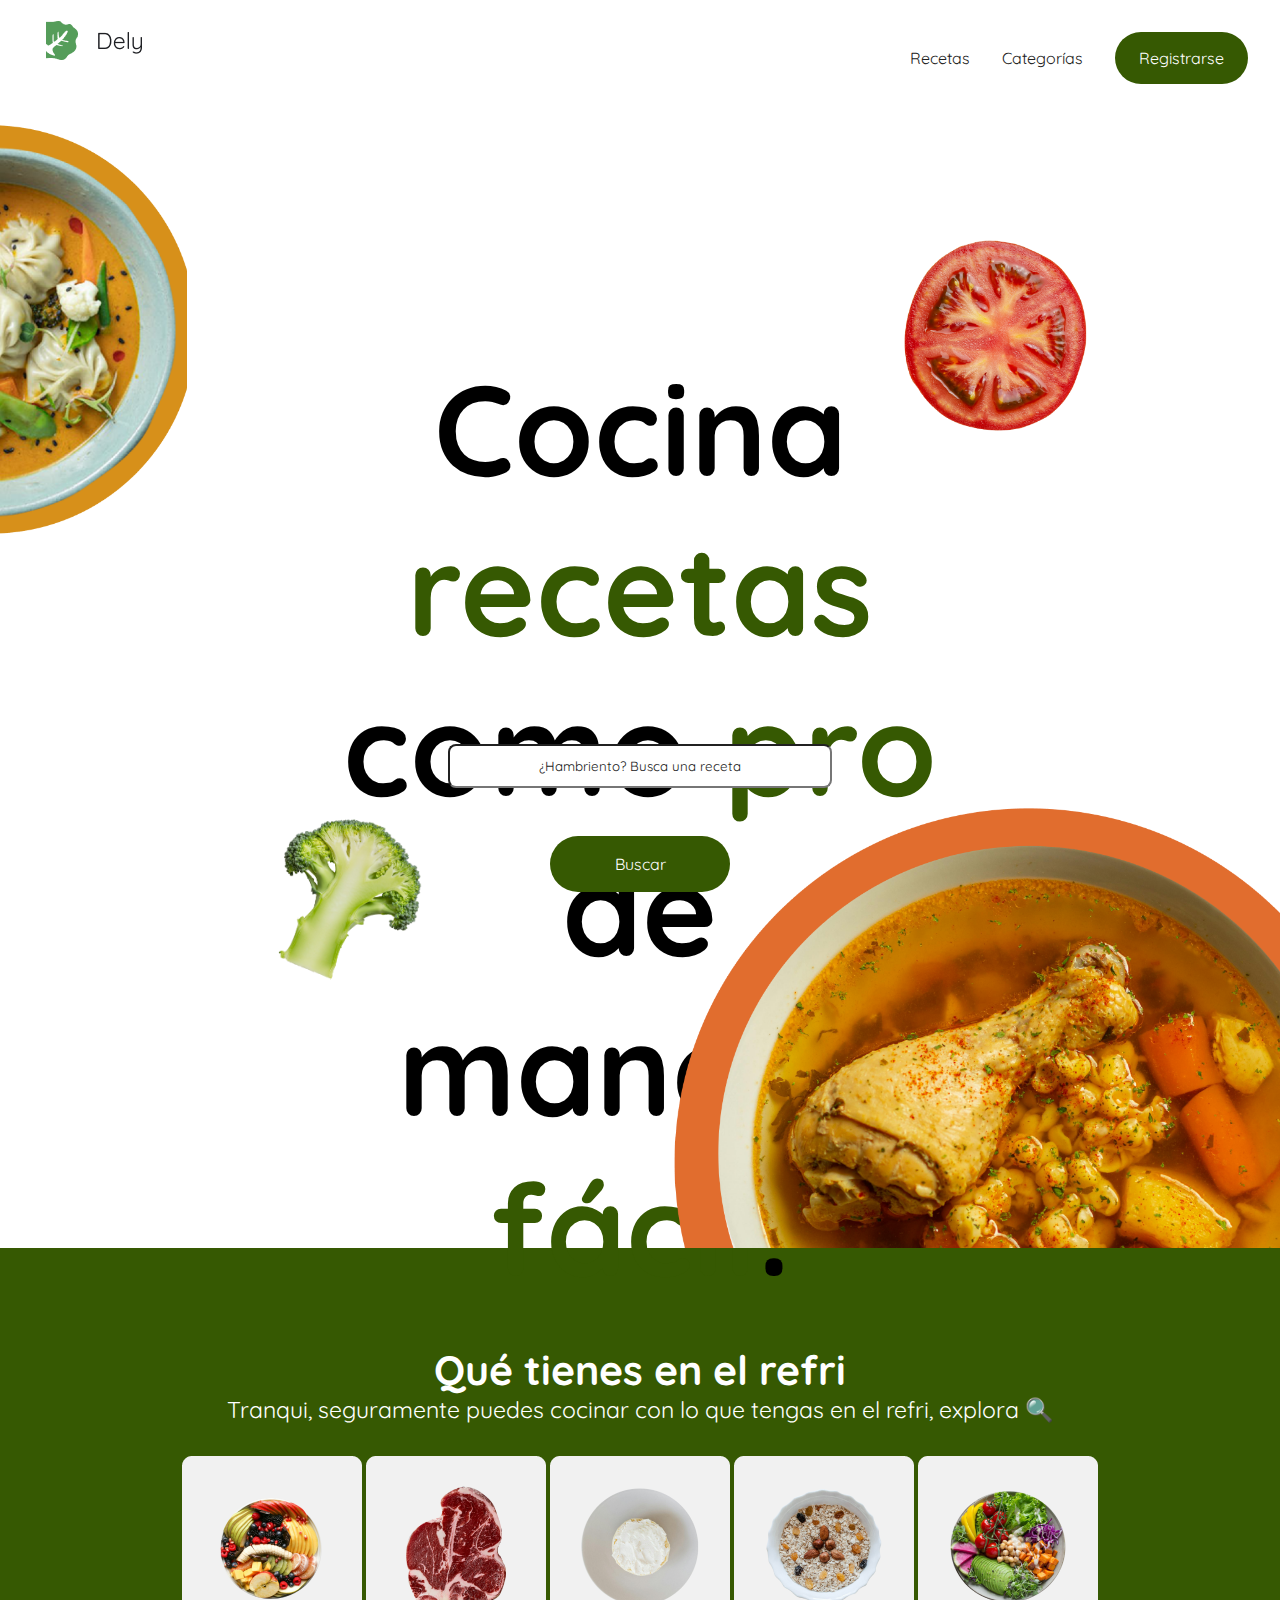
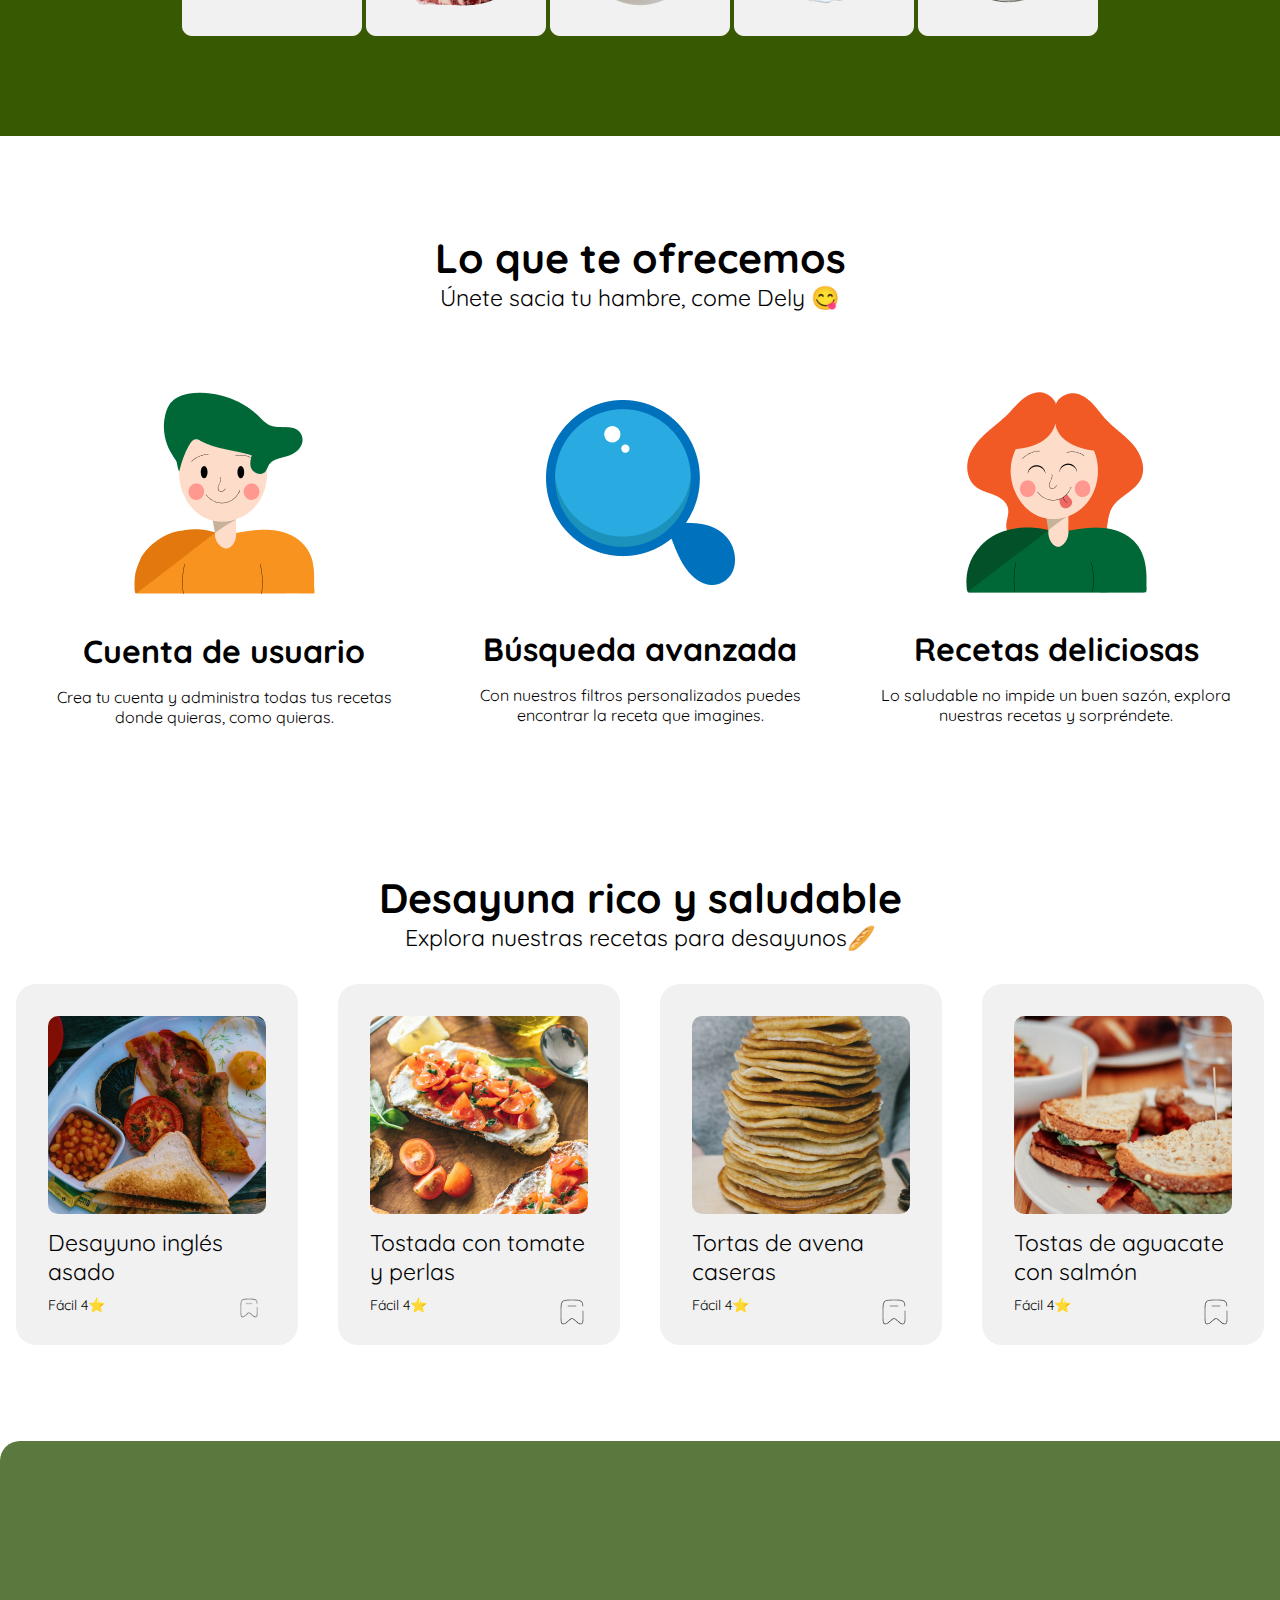
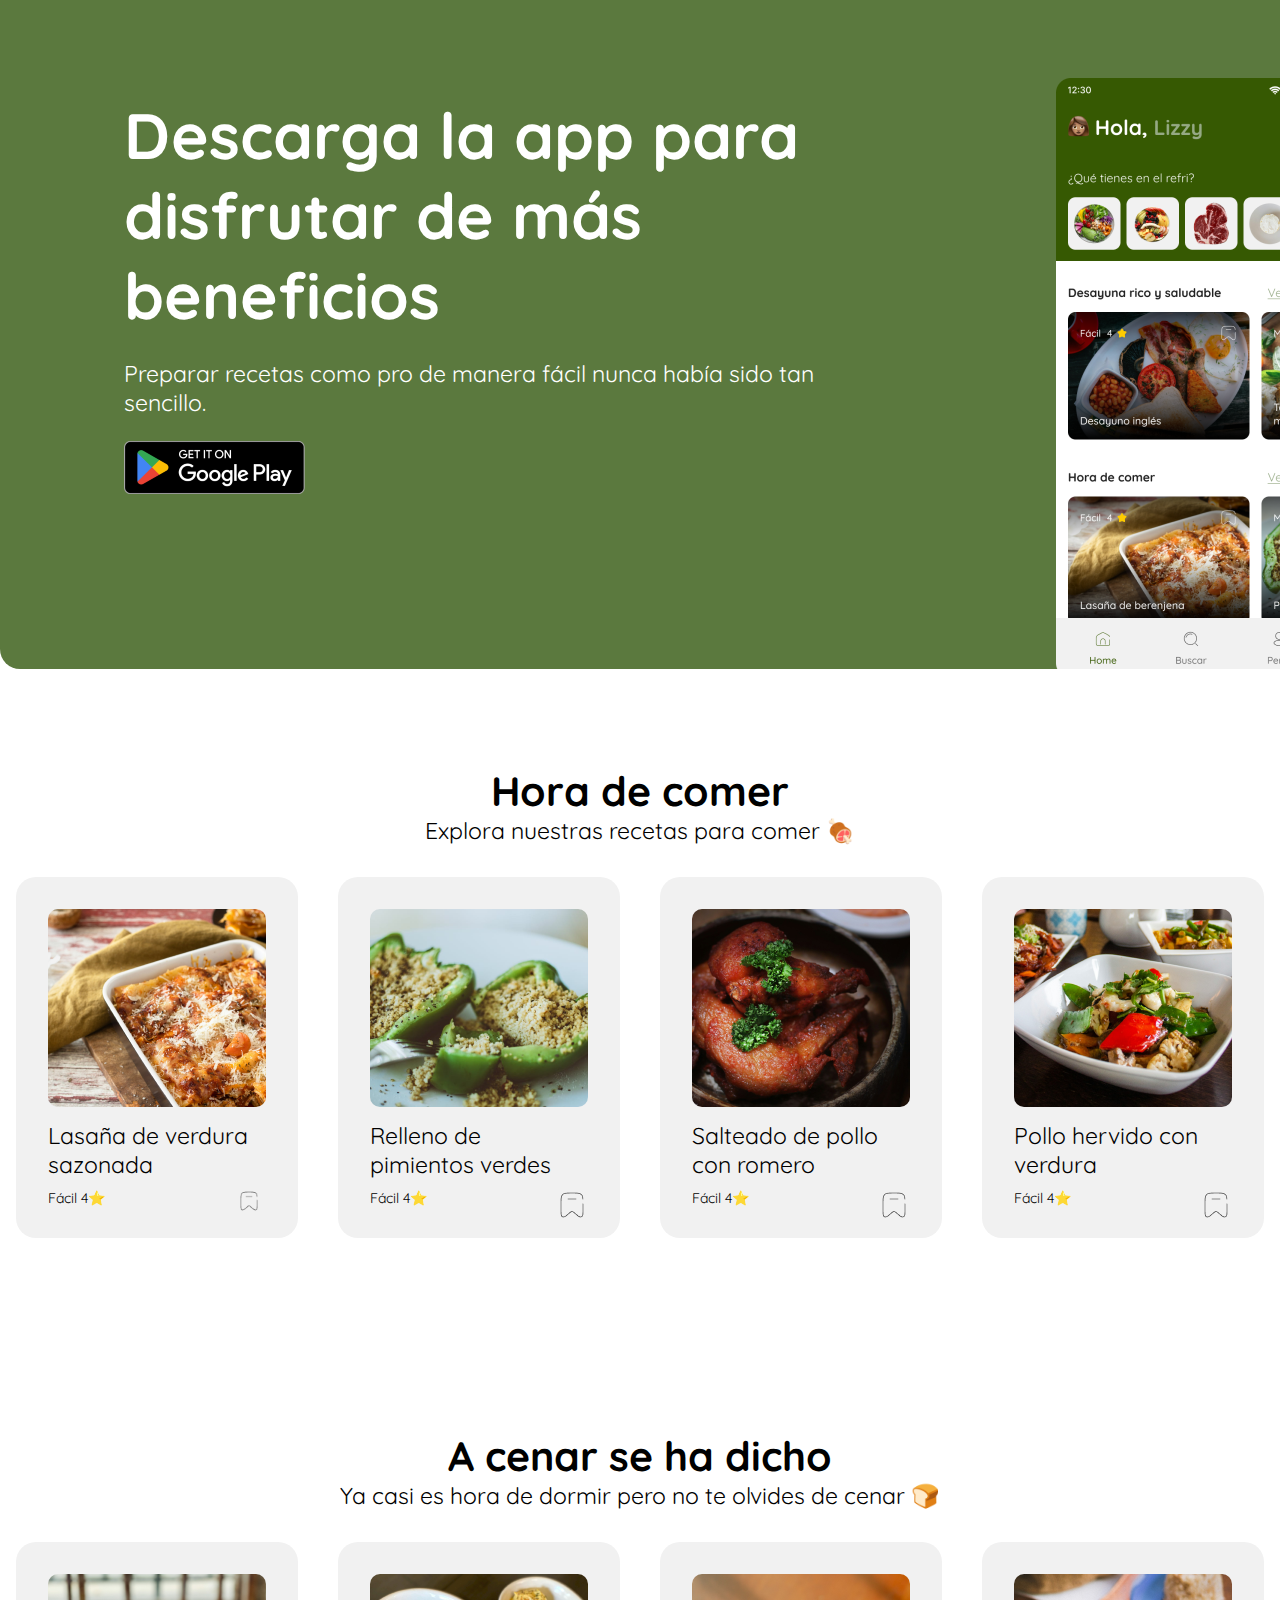
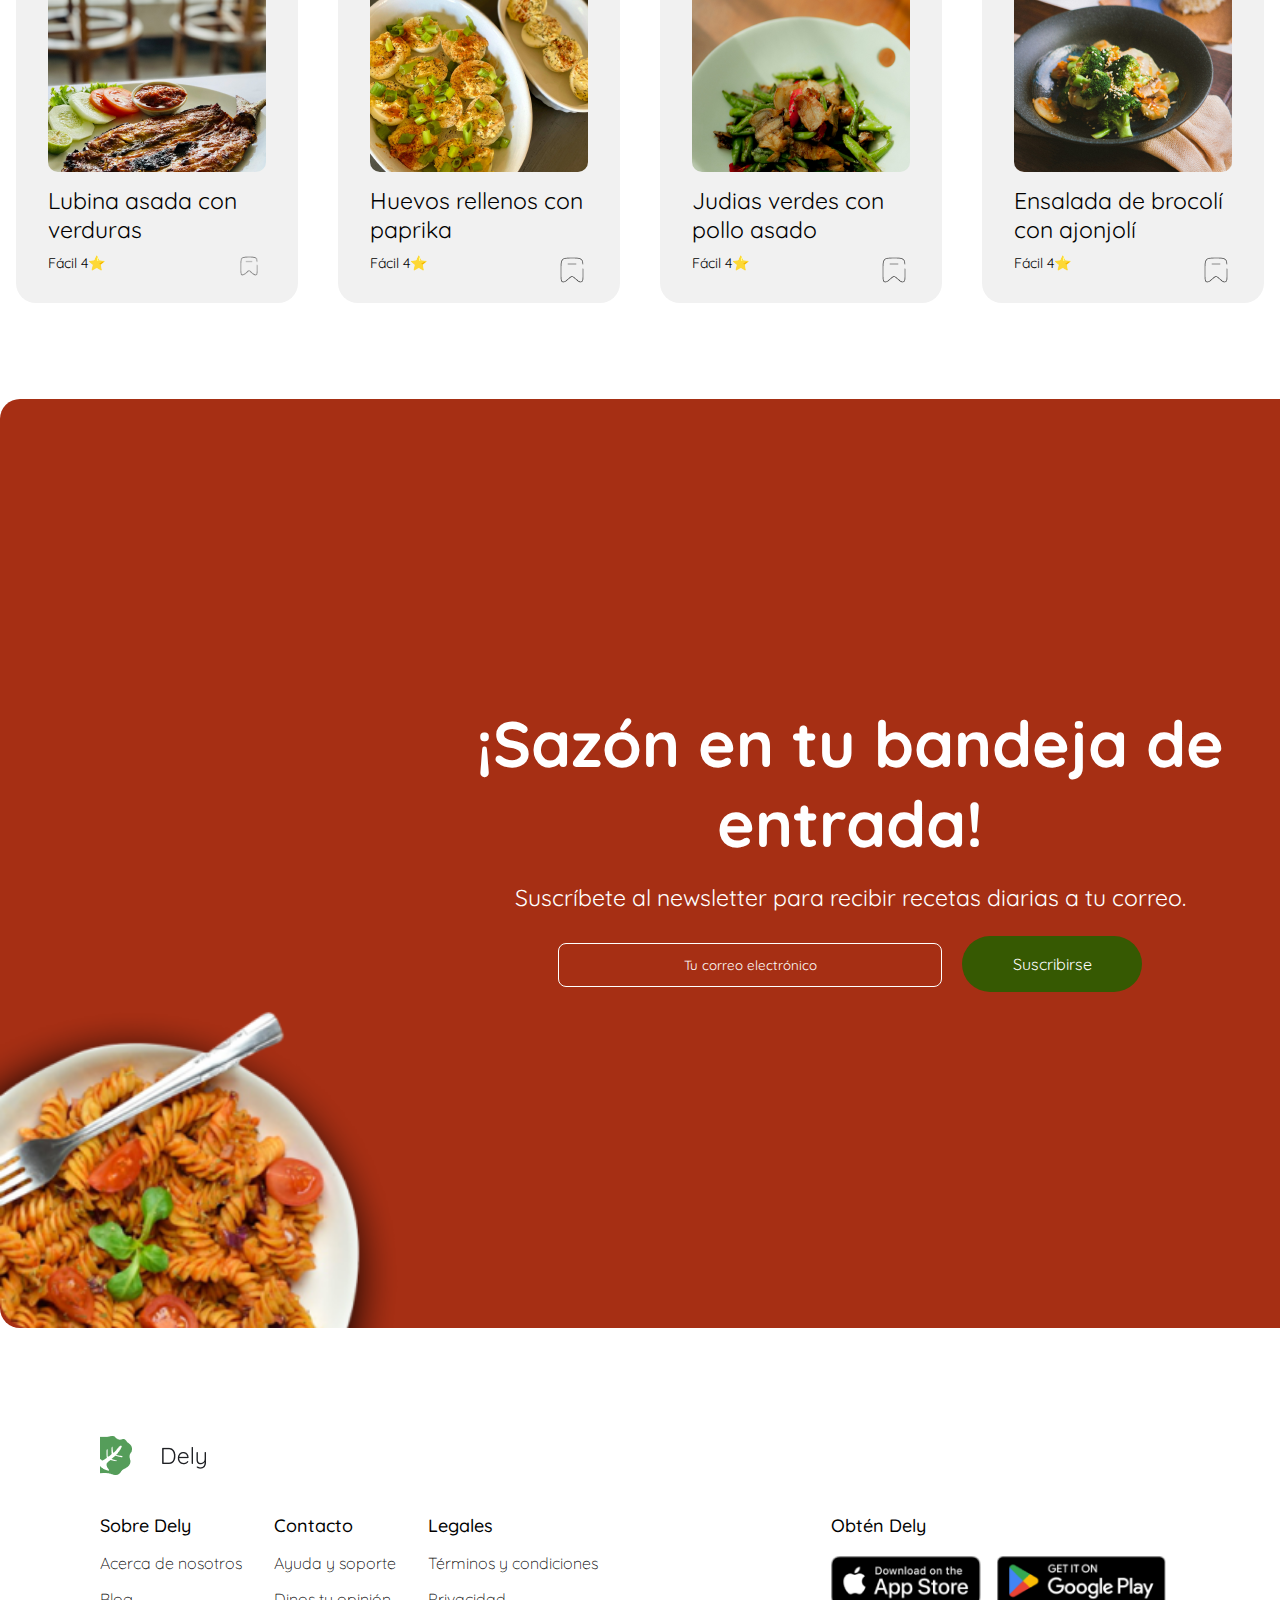
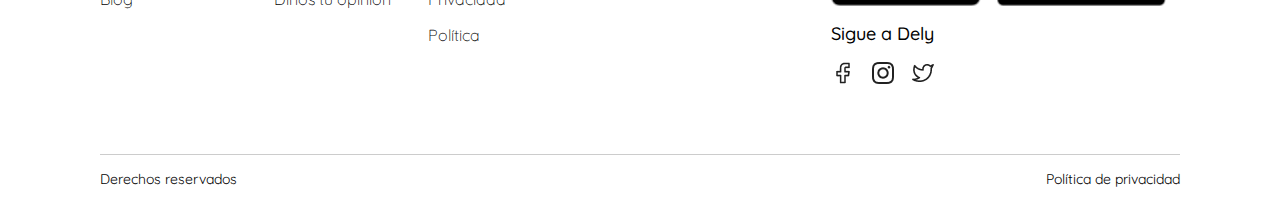
==== commit 875655b3: "fix-corrección de errores responsive" ====
--- a/index.html
+++ b/index.html
@@ -107,7 +107,7 @@
                 <div class="card2">
                     <div class="container-card">
                         <div class="container-interno">
-                            <a href="./pages/detalle-receta.html">
+                            <a href="./pages/receta-detalle.html">
                             <img src="./assets/img/recetas-desayuno/img-tostada.png" alt="Imagen Tostada" class="imagen">
                             </a>
                             <h3 class="titulo">Tostada con tomate y perlas</h3>
--- a/css/style.css
+++ b/css/style.css
@@ -874,22 +874,21 @@
 /*sign-up-section-end*/ 
 
 /*recipe-detail-start*/ 
-.receta {
+.titulo-imagen {
     display: grid;
     grid-template-columns: repeat(12, 78px); 
-    grid-template-rows: repeat(8,auto);
+    grid-template-rows: repeat(3,auto);
     gap: 24px; 
     padding: 20px; 
     max-width: 1200px; 
     margin: 0 auto; 
-
 }
 
 .titulo {
     grid-column: 1 / span 9;
 }
 
-.titulo h2 {
+.titulo h1 {
     font-family: Quicksand;
     font-size: 2.5625rem;
     text-align: left;
@@ -922,7 +921,6 @@
     font-size: 16px;
     color: #9E9E9E;
 }
-
 
 .calificacion {
     grid-column: 1 / span 2;
@@ -944,16 +942,21 @@
 }
 
 .ingredientes {
+    display: grid;
+    grid-template-columns: repeat(12, 78px); 
+    grid-template-rows: repeat(3,auto);
+    gap: 24px; 
+    padding: 20px; 
+    max-width: 1200px; 
+    margin: 0 auto;
+}
+
+.ingredientes h2 {
     grid-column: 1 / span 6;
-}
-
-.ingredientes h2 {
-    font-family: Quicksand;
-    font-size: 2rem;
-    padding-top: 3rem;
-    padding-bottom: 2rem;
-
-}
+    font-family: Quicksand;
+
+}
+
 .lista-ingredientes {
     grid-column: 1 / span 6;
     list-style: none;
@@ -978,34 +981,41 @@
     color: #A62F14;
 }
 
-.instrucionesReceta {
-    grid-column: 1 / span 6
-
-}
-
-.instrucionesReceta h2 {
-    font-family: Quicksand;
-    font-size: 2rem;
-    padding-top: 3rem;
-    padding-bottom: 2rem;
-}
-
-.instrucionesReceta h3 {
-    font-family: Quicksand;
+.instrucciones {
+    display: grid;
+    grid-template-columns: repeat(12, 78px); 
+    grid-template-rows: repeat(4,auto);
+    gap: 24px; 
+    padding: 20px; 
+    max-width: 1200px; 
+    margin: 0 auto;
+}
+
+.instrucciones h2 {
+    grid-column: 1 / span 6;
+    font-family: Quicksand;
+}
+
+.pasos-receta {
+    grid-column: 1 / span 6;
+}
+
+.pasos-receta h3 {
+    font-family: Quicksand;
+    font-size: 1.4375rem;
+    padding-top: 1rem;
     font-weight: 400;
-    font-size: 1.4375rem;
-    padding-bottom: 2rem;
-}
-
-.instrucionesReceta p {
-    font-family: Quicksand;
-
-}
-
-.imagen-paso {
-    border-radius: 10px;
-    padding-top: 2rem;
-
+}
+
+.pasos-receta p {
+    font-family: Quicksand;
+    font-size: 1rem;
+    padding-top: 1rem;
+    padding-bottom: 1rem;
+}
+
+.pasos-receta article img {
+    padding-bottom: 1rem;
 }
 
 .divider-paso {
@@ -1015,34 +1025,19 @@
     
 }
 
-.recetasRelacionadaS {
+.recetas-relacionadas {
+    display: grid;
+    grid-template-columns: repeat(12, 78px); 
+    grid-template-rows: repeat(4,auto);
+    gap: 24px; 
+    padding: 20px; 
+    max-width: 1200px; 
+    margin: 0 auto;
+}
+
+.recetas-relacionadas h2 {
     grid-column: 1 / span 6;
-}
-
-.recetasRelacionadaS h2 {
-    font-family: Quicksand;
-    font-size: 2rem;
-    
-
-}
-.card1 {
-    grid-column: 1/span 3; 
-    padding-right: 24px;
-}
-
-.card2 {
-    grid-column: 4 /span 3; 
-    padding-right: 24px;
-}
-
-.card3 {
-    grid-column: 7 /span 3; 
-    padding-right: 24px;
-}
-
-.card4 {
-    grid-column: 10 /span 3; 
-    padding-right: 24px;
+    font-family: Quicksand;
 }
 
 .container-card {
@@ -1058,7 +1053,6 @@
     box-shadow: 5px 5px 20px rgba (0,0,0,2);
     transform:translateY(-3%);
 }
-
 .container-interno {
     width: 250px;
     height: 329px;
@@ -1073,26 +1067,47 @@
     object-fit: cover; 
 }
 
-.titulo {
-    font-family: Quicksand;
+.container-interno h3 {
     font-size: 1.4375rem;
     text-align: left;
     font-weight: 400;
     margin-top: 10px;
+    font-family: Quicksand;
 }
 
 .container-calificacion {
     display: flex;
     justify-content: space-between;
-    align-items: center;
     margin-top: 10px;
 }
 
 .container-calificacion {
     font-family: Quicksand;
     font-size: .875rem;
-    display: flex;
-    align-items: center;
+}
+
+.container-calificacion div p {
+    font-size: 14px;
+}
+
+.card1 {
+    grid-column: 1/span 3; 
+    padding-right: 24px;
+}
+
+.card2 {
+    grid-column: 4 /span 3; 
+    padding-right: 24px;
+}
+
+.card3 {
+    grid-column: 7 /span 3; 
+    padding-right: 24px;
+}
+
+.card4 {
+    grid-column: 10 /span 3; 
+    padding-right: 24px;
 }
 /*recipe-detail-end*/ 
 
@@ -1484,228 +1499,45 @@
 
     /*-----------------------------------------------------------------------------------------------------------------------------------
     recipe-detail-section*/
-
-    .receta {
-        display: grid;
-        grid-template-columns: repeat(8, 78px); 
-        grid-template-rows: repeat(8,auto);
-        gap: 24px; 
-        padding: 20px; 
-        max-width: auto; 
-        margin: 2rem;   
-    } 
-
     .titulo {
-        grid-column: 1 / span 5;
-    }
-    
-    .titulo h1 {
-        font-family: Quicksand;
-        font-size: 32px;
-        text-align: left;
-    
-    }
-    
+        grid-column: 2 / span 6;
+    }
+
     .guardarEn {
-        grid-column: 7 / span 2;
-    }
-    
-    .guardarEn {
-        display: flex;
-        align-items: center;
-    }
-    .icono {
-        width: 24px; 
-        height: 24px;
-        margin-right: 5px; 
-        vertical-align: middle; 
-    }
-    
-    label {
-        cursor: pointer; 
-        text-decoration: none; 
-    }
-    
-    .guardarEn label {
-        font-family: Quicksand;
-        font-size: 16px;
-        color: #9E9E9E;
-    }
-    
-    
+        grid-column: 9;
+        grid-row: 1;
+    }
+
     .calificacion {
-        grid-column: 1 / span 2;
-    }
-    
-    .calificacion p {
-        font-family: Quicksand;
-        font-size: .875rem;
-    }
-    
+        grid-column: 2 / span 3;
+    }
+
     .imagen-principal {
-        
-        grid-column:1 / span 11;
-        width: 100%;
-        height: 390px;
-        border-radius: 20px;
+    
+        grid-column: 2 / span 8;
         background-size:unset;
         background-position:absolute;
         object-fit: cover;
-    }
-    
-    .ingredientes {
-        grid-column: 1 / span 6;
-    }
-    
+        width: 800px;
+    }
+
     .ingredientes h2 {
-        font-family: Quicksand;
-        font-size: 2rem;
-        padding-top: 3rem;
-        padding-bottom: 2rem;
-    
-    }
+        grid-column: 2 / span 7;
+        font-family: Quicksand;
+    
+    }
+
     .lista-ingredientes {
-        grid-column: 1 / span 6;
-        list-style: none;
-        padding: 0;
-        li {
-            border-bottom: 1px solid #ddd;
-        }
-    }
-    
-    .lista-ingredientes li {
-        font-family: Quicksand;
-        display: flex;
-        justify-content: space-between;
-        align-items: center;
-        margin-bottom: 10px;
-        padding-top: 1rem;
-        padding-bottom: 1rem;
-    
-    }
-    
-    .lista-ingredientes span {
-        color: #A62F14;
-    }
-    
-    .instrucionesReceta {
-        grid-column: 1 / span 6
-    
-    }
-    
-    .instrucionesReceta h2 {
-        font-family: Quicksand;
-        font-size: 2rem;
-        padding-top: 3rem;
-        padding-bottom: 2rem;
-    }
-    
-    .instrucionesReceta h3 {
-        font-family: Quicksand;
-        font-weight: 400;
-        font-size: 1.4375rem;
-        padding-bottom: 2rem;
-    }
-    
-    .instrucionesReceta p {
-        font-family: Quicksand;
-    
-    }
-    
-    .imagen-paso {
-        border-radius: 10px;
-        padding-top: 2rem;
-    
-    }
-    
-    .divider-paso {
-        grid-column: 1 / span 6;
-        background-color: #ccc;
-        height: 1px;
-        
-    }
-    
-    .recetasRelacionadaS {
-        grid-column: 1 / span 6;
-    }
-    
-    .recetasRelacionadaS h2 {
-        font-family: Quicksand;
-        font-size: 2rem;
-        
-    }
-
-    .container-interno h2 {
-        font-size: 1rem;
-
-    }
-    
-    .container-card {
-        padding: 8px;
-        width: 190px;
-        height: auto;
-        border-radius: 20px;
-        background-color: #F1F1F1; 
-        transition: all 400ms ease;
-    }
-    
-    .container-card:hover{
-        box-shadow: 5px 5px 20px rgba (0,0,0,2);
-        transform:translateY(-3%);
-    }
-    
-    .container-interno {
-        width: 175px;
-        height: auto;
-        padding: 16px;
-        margin: 0 auto; 
-    }
-    
-    .imagen {
-        width: 140px;
-        height: auto;
-        border-radius: 10px;
-        object-fit: cover; 
-    }
-    
-    .titulo {
-        font-family: Quicksand;
-        font-size: 1.4375rem;
-        text-align: left;
-        font-weight: 400;
-        margin-top: 10px;
-    }
-    
-    .container-calificacion {
-        display: flex;
-        justify-content: space-between;
-        align-items: center;
-        margin-top: 10px;
-        gap: 16px;
-    }
-    
-    .container-calificacion {
-        font-family: Quicksand;
-        font-size: .875rem;
-        display: flex;
-        align-items: center;
-    }
-    
-    .card1 {
-        grid-column: 1; 
-    }
-    
-    .card2 {
-        grid-column: 3; 
-    }
-    
-    .card3 {
-        grid-column: 5; 
-        padding-right: 24px;
-    }
-    
-    .card4 {
-        grid-column: 7; 
+        grid-column: 2 / span 7;
+    }
+
+    .instrucciones h2 {
+        grid-column: 2 / span 6;
+        font-family: Quicksand;
+    }
+    
+    .pasos-receta {
+        grid-column: 2 / span 6;
     }
 
     /*footer*/
@@ -2694,130 +2526,8 @@
 
 }
 
-/*@media (min-width: 320px) {
-
-    header {
-        display: flex;
-        width: 100%;
-        align-items: center;
-        flex-direction: row;
-        position: sticky;
-        padding-right: 16px;
-        
-    }
-    
-    .navBar {
-        display: flex;
-        list-style: none;
-        justify-content: center;
-        gap: 2rem;
-        padding-right: 0;
-        padding-top: 0;
-        max-height: 96px;
-        align-items: center;
-    }
-    
-    .navBar li a {
-        display: none;
-    }
-    
-    .botonPrincipal {
-        display: none;       
-    }
-
-    .navBar img {
-        justify-content: center;
-    }
-
-    .container-Cards {
-        display: flex;
-        flex-wrap: wrap;
-        width: 100%;
-        justify-content: center;
-        align-items: center;
-        gap: 16px;
-        margin-left: 16px;
-        padding-right: 16px;
-    }
-
-    .populares h2 {
-        font-size: 2rem;
-        padding-left: 25px;
-
-    }
-    
-    .container-card {
-        padding: 16px;
-    }
-    
-    .container-Cards h3{
-        font-size: 1rem;
-    }
-
-    .card1 {
-        flex-basis: calc(50% - 16px);
-        padding: 0;
-        width: 20%;
-        height: 100%;
-    }
-    
-    .card2 {
-        flex-basis: calc(50% - 16px);
-        padding: 0;
-        width: 20%;
-        height: 100%;
-    }
-    
-    .card3 {
-        flex-basis: calc(50% - 16px);
-        padding: 0;
-        width: 20%;
-        height: 100%;
-    }
-    
-    .card4 {
-        flex-basis: calc(50% - 16px);
-        padding: 0;
-        width: 20%;
-        height: 100%;
-    }
-
-    .recetasIngredientes h2 {
-        font-size: 2rem;
-        padding-left: 25px;
-    }
-
-    .containerCardingredientes {
-        background-color:none;
-        display: flex;
-        flex-direction: row;
-        flex-wrap: wrap;
-        justify-content: center;
-        gap: .5rem;
-    }
-
-    .cardIngredientes {
-        background-color: none;
-        width: 180px;
-        height: 216px;
-        display: flex;
-        flex-direction: column;
-        align-self: center;
-        transition: all 400ms ease;
-    }
-
-    .footer {
-        display: grid;
-        grid-template-columns: repeat(10, 1fr);
-        grid-template-rows: repeat(10, 50px);
-        column-gap: 16px;
-        gap: 16px; 
-        padding-left: 0;
-        padding-right: 35px;
-        margin-left: 24px;
-        margin-right: 24px;
-        margin-top: 6rem;
-    }
-}
-
-
+
+
+
+
+
